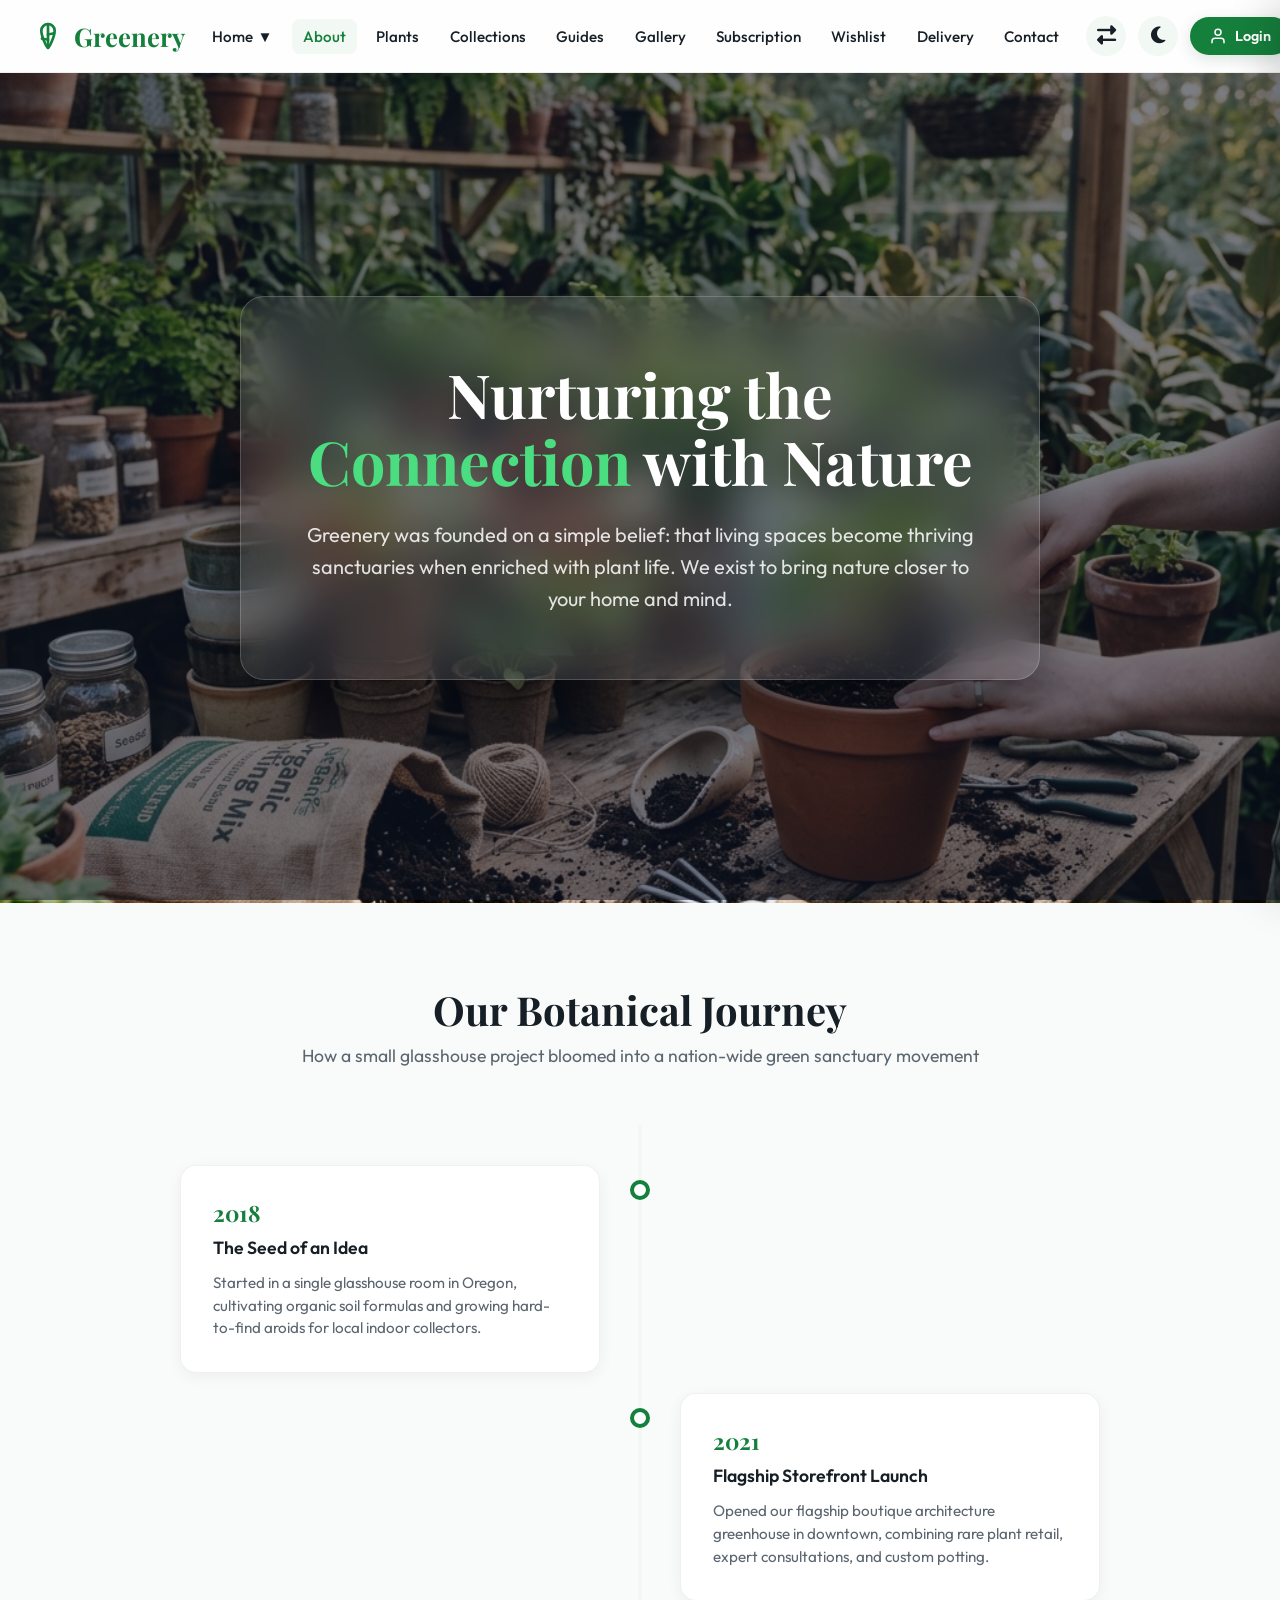
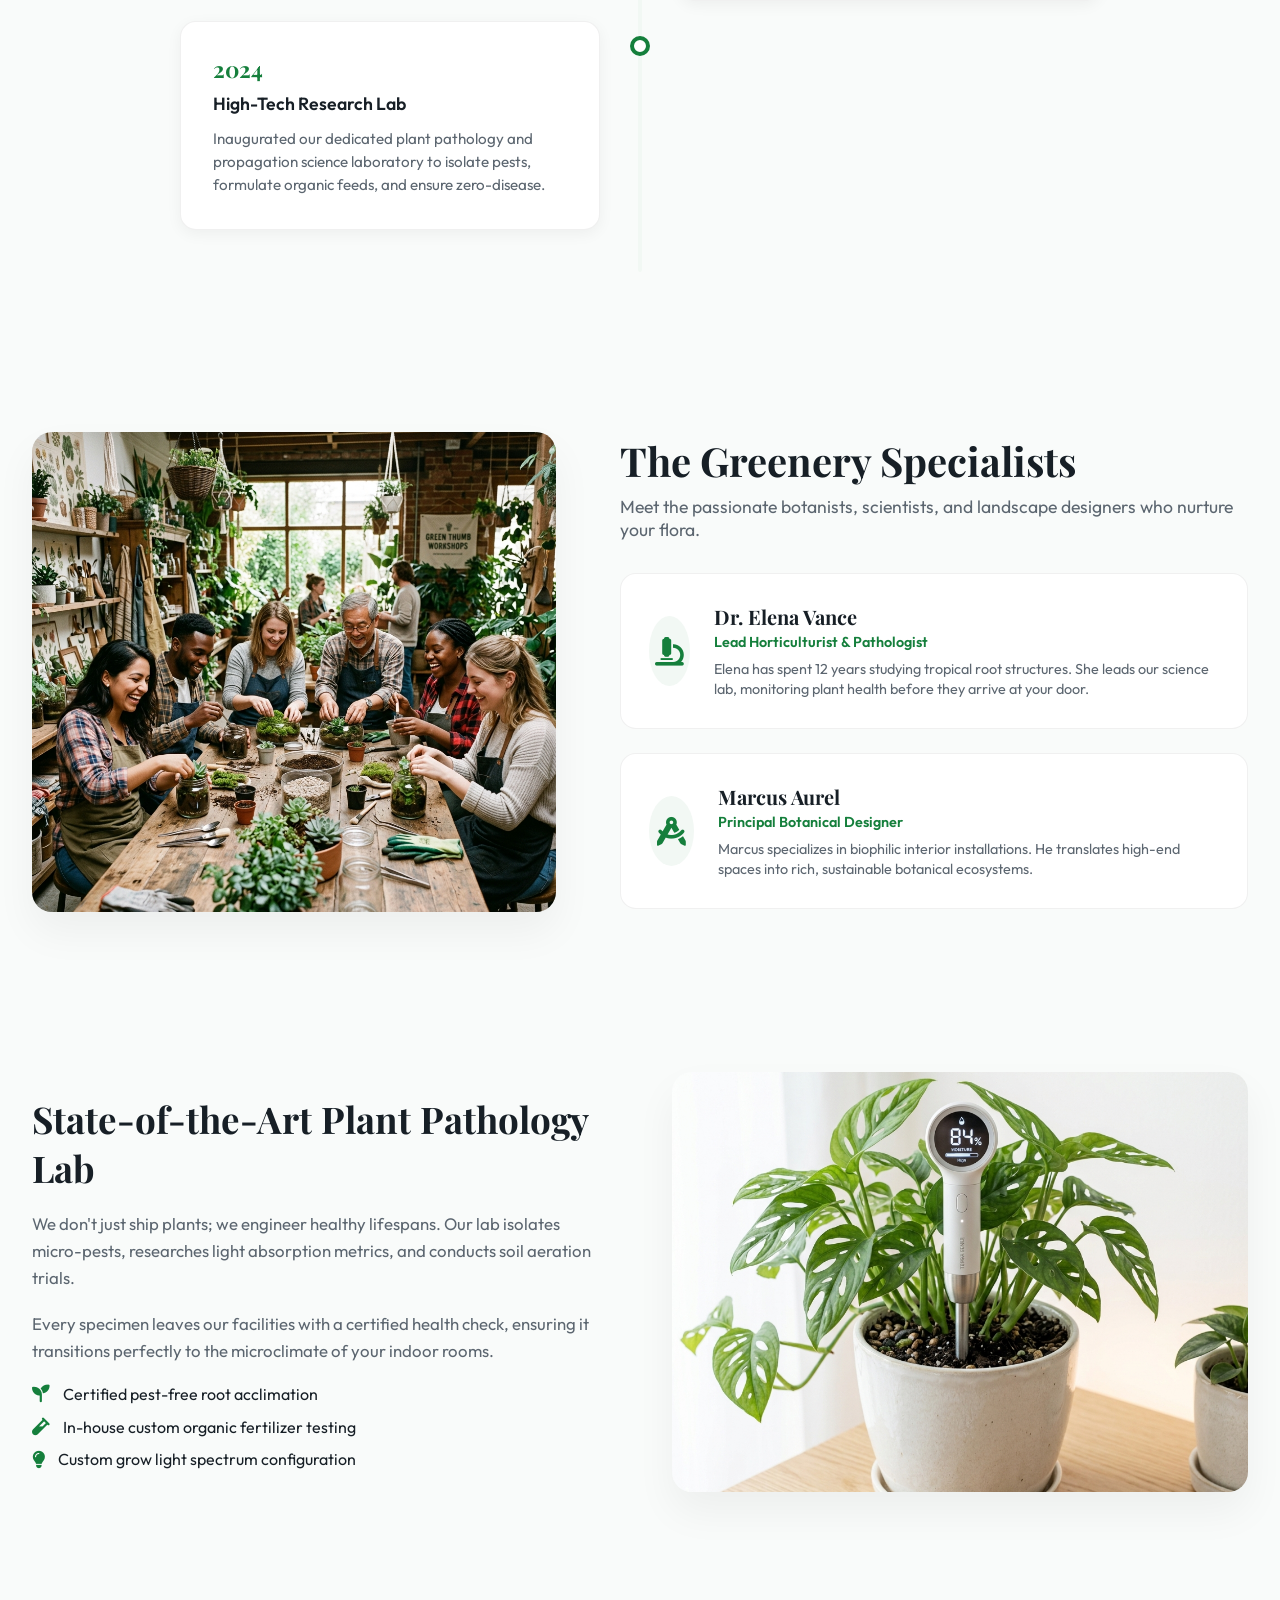
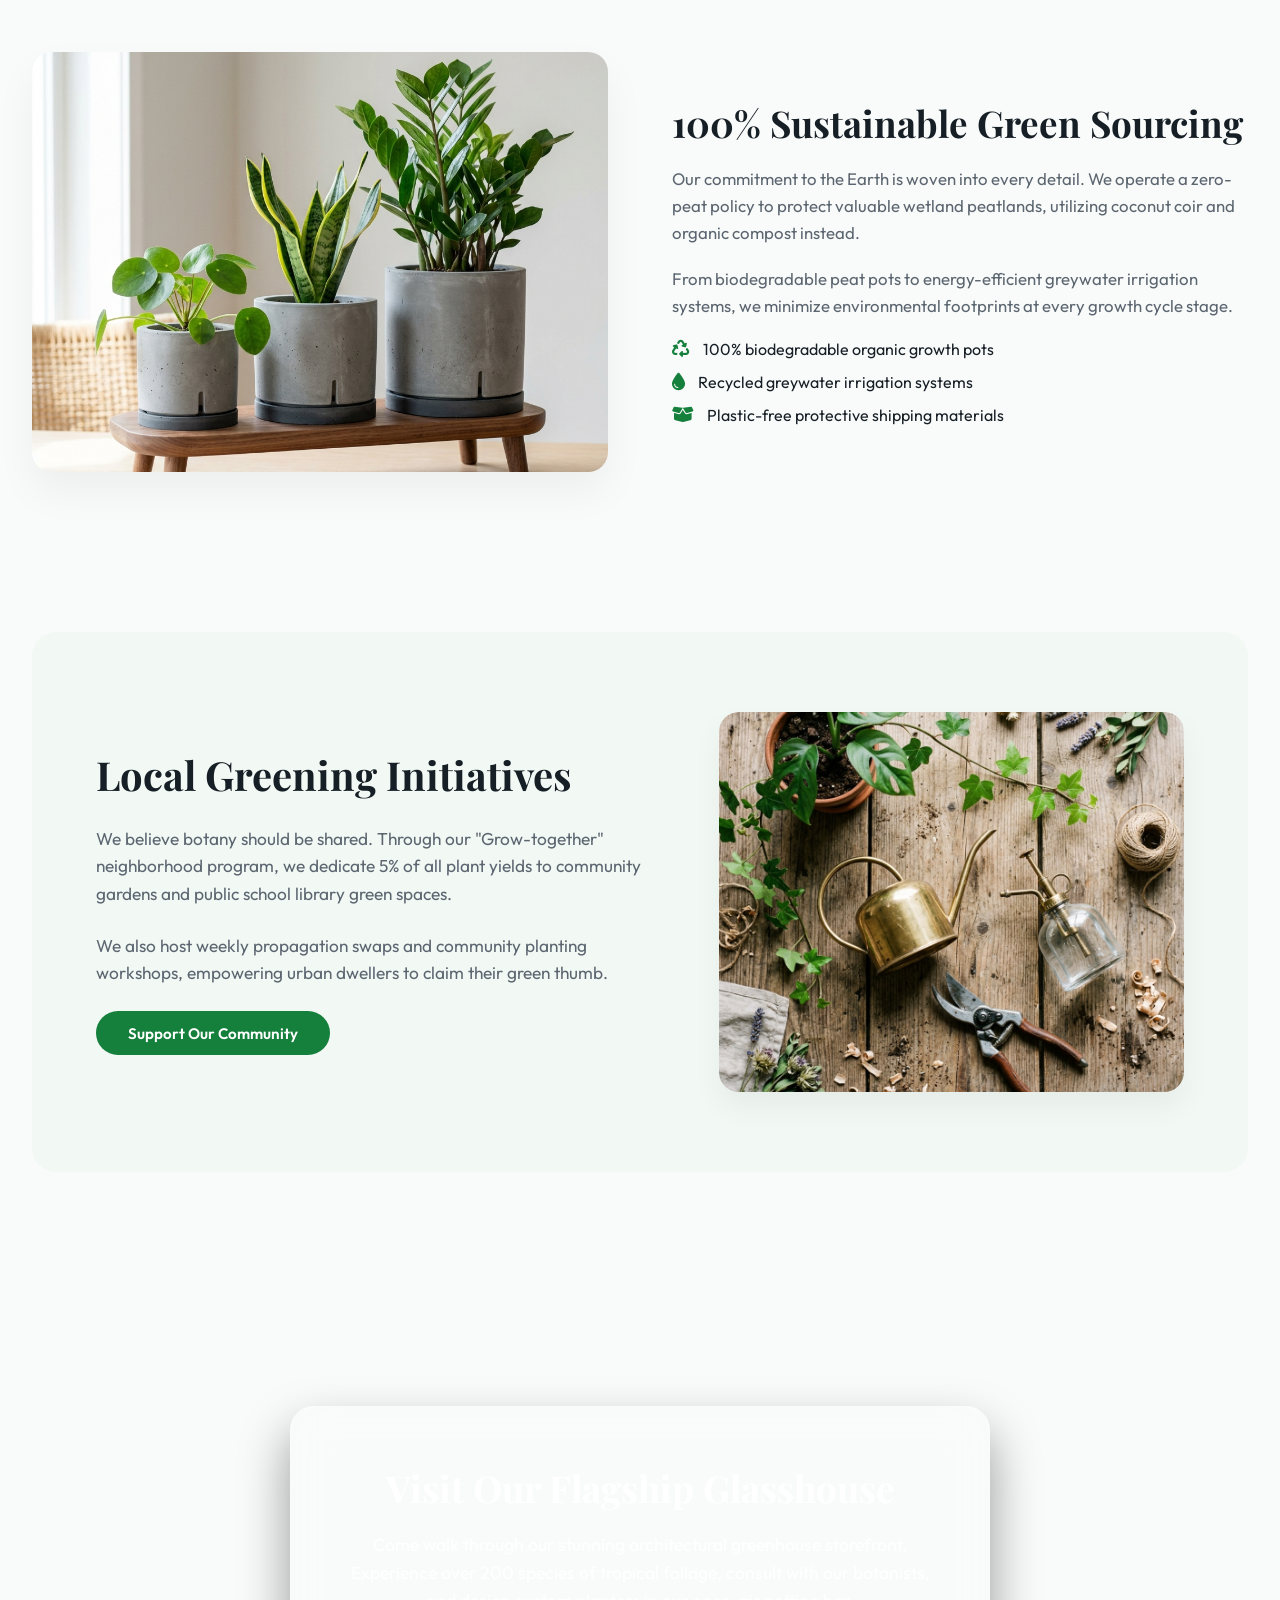
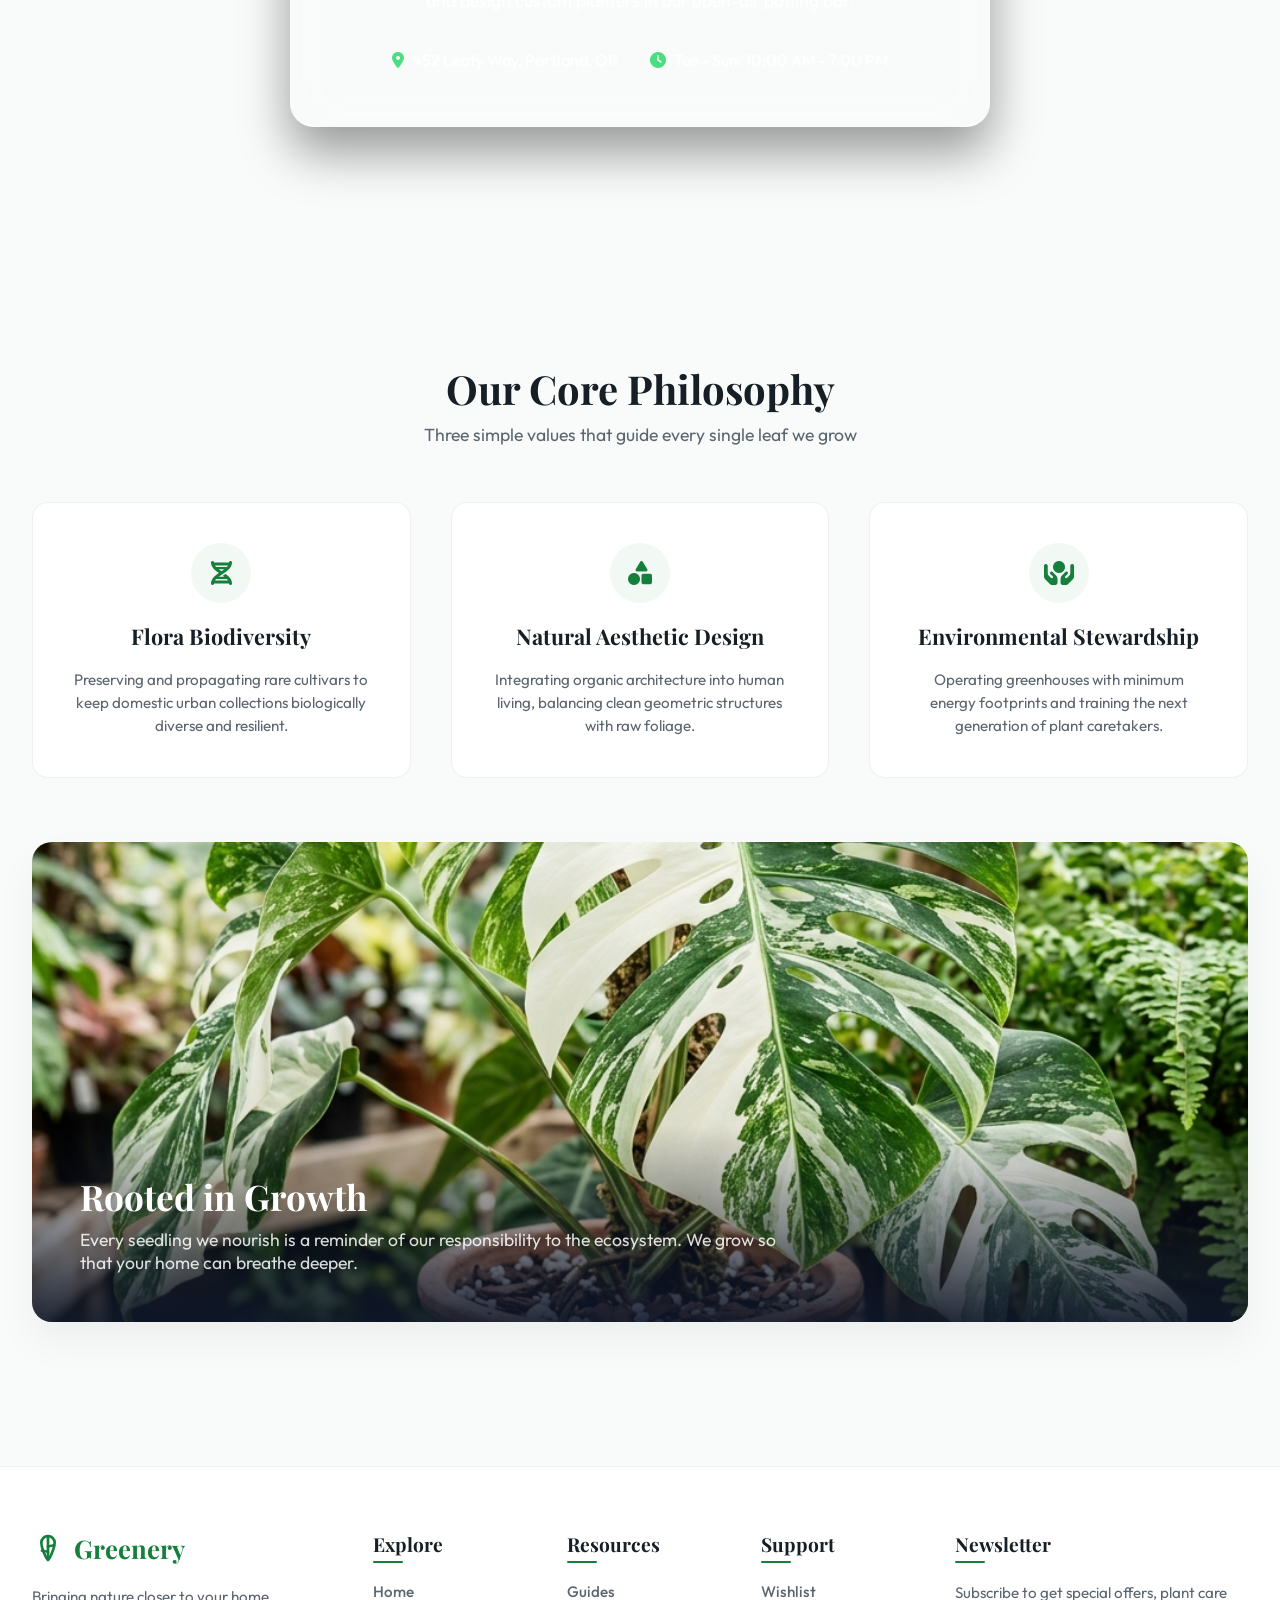
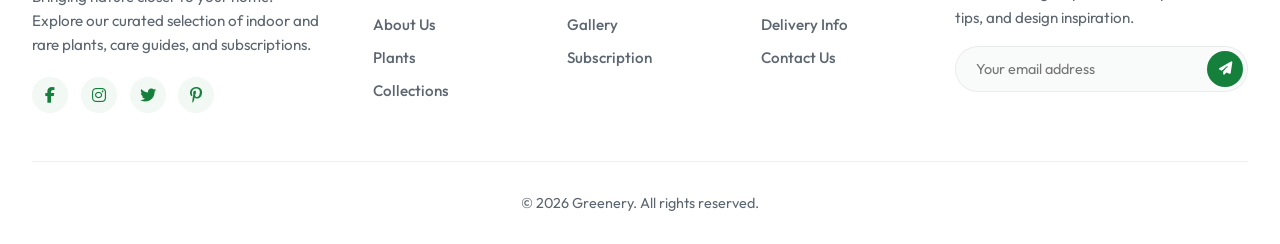
==== about.html @ f841996e "first commit" ====
﻿<!DOCTYPE html>
<html lang="en" data-theme="light" dir="ltr">
<head>
  <link rel="icon" type="image/svg+xml" href="favicon.svg">
  <meta charset="UTF-8">
  <meta name="viewport" content="width=device-width, initial-scale=1.0">
  <link rel="stylesheet" href="https://cdnjs.cloudflare.com/ajax/libs/font-awesome/6.4.0/css/all.min.css">
  <title>About Us - Greenery</title>
  <style>
    /* Google Fonts */
    @import url('https://fonts.googleapis.com/css2?family=Outfit:wght@300;400;500;600;700&family=Playfair+Display:ital,wght@0,400;0,600;0,700;1,400&display=swap');

    /* Color variables & Design System */
    :root {
      --primary: hsl(142, 72%, 29%);
      --primary-hover: hsl(142, 72%, 24%);
      --primary-light: hsl(142, 30%, 96%);
      --accent: hsl(38, 85%, 50%);
      --bg-color: hsl(140, 20%, 98%);
      --text-color: hsl(210, 24%, 12%);
      --text-muted: hsl(210, 10%, 40%);
      --navbar-bg: rgba(255, 255, 255, 0.75);
      --navbar-border: rgba(0, 0, 0, 0.06);
      --shadow-color: rgba(0, 0, 0, 0.05);
      --card-bg: hsl(0, 0%, 100%);
      --border-radius: 12px;
      --transition-speed: 0.3s;
      --font-sans: 'Outfit', sans-serif;
      --font-serif: 'Playfair Display', serif;
      --badge-bg: hsl(355, 84%, 55%);
    }

    /* Dark Mode Overrides */
    html[data-theme="dark"] {
      --primary: hsl(142, 60%, 45%);
      --primary-hover: hsl(142, 60%, 55%);
      --primary-light: hsl(142, 20%, 15%);
      --accent: hsl(38, 90%, 60%);
      --bg-color: hsl(220, 20%, 8%);
      --text-color: hsl(210, 20%, 98%);
      --text-muted: hsl(210, 10%, 70%);
      --navbar-bg: rgba(15, 23, 42, 0.75);
      --navbar-border: rgba(255, 255, 255, 0.08);
      --shadow-color: rgba(0, 0, 0, 0.3);
      --card-bg: hsl(220, 20%, 13%);
    }

    /* General resets */
    *, *::before, *::after {
      box-sizing: border-box;
      margin: 0;
      padding: 0;
    }

    body {
      font-family: var(--font-sans);
      background-color: var(--bg-color);
      color: var(--text-color);
      transition: background-color var(--transition-speed) ease, color var(--transition-speed) ease;
      overflow-x: clip;
    }

    a {
      color: inherit;
      text-decoration: none;
      transition: color var(--transition-speed) ease;
    }

    ul {
      list-style: none;
    }

    button {
      background: none;
      border: none;
      cursor: pointer;
      font-family: inherit;
      color: inherit;
      display: flex;
      align-items: center;
      justify-content: center;
    }

    /* App Header & Wrapper */
    .app-header {
      position: sticky;
      top: 0;
      z-index: 100;
      width: 100%;
      background: var(--navbar-bg);
      backdrop-filter: blur(12px);
      -webkit-backdrop-filter: blur(12px);
      border-bottom: 1px solid var(--navbar-border);
      transition: all var(--transition-speed) cubic-bezier(0.4, 0, 0.2, 1);
    }

    /* Scrolled state for Header */
    .app-header.scrolled {
      box-shadow: 0 10px 30px -10px var(--shadow-color);
      background: var(--navbar-bg);
      backdrop-filter: blur(20px);
      -webkit-backdrop-filter: blur(20px);
    }

    .app-header.scrolled .navbar {
      padding-block: 0.6rem;
    }

    /* Main Navigation Bar (Clean 3-Column Grid) */
    .navbar {
      display: grid;
      grid-template-columns: 1fr auto 1fr;
      align-items: center;
      padding-inline: 2rem;
      padding-block: 1rem;
      transition: padding var(--transition-speed) cubic-bezier(0.4, 0, 0.2, 1);
      max-width: 1440px;
      margin: 0 auto;
      gap: 1rem;
    }

    /* Logo Design - Left Column */
    .logo {
      display: flex;
      align-items: center;
      gap: 0.6rem;
      font-family: var(--font-serif);
      font-weight: 700;
      font-size: 1.6rem;
      color: var(--primary);
      justify-self: start;
    }

    .logo svg {
      width: 32px;
      height: 32px;
      fill: currentColor;
      transition: transform var(--transition-speed) ease;
    }

    .logo:hover svg {
      transform: rotate(-10deg) scale(1.1);
    }

    /* Nav Menu Desktop - Centered Column */
    .nav-menu {
      display: flex;
      align-items: center;
      justify-self: center;
    }

    .nav-menu > ul {
      display: flex;
      align-items: center;
      gap: 0.5rem;
    }

    .nav-item {
      position: relative;
    }

    .nav-link {
      font-weight: 500;
      font-size: 0.95rem;
      padding: 0.5rem 0.7rem;
      color: var(--text-color);
      border-radius: 8px;
      display: flex;
      align-items: center;
      gap: 0.3rem;
      transition: all var(--transition-speed) ease;
      white-space: nowrap;
    }

    .nav-link:hover {
      color: var(--primary);
      background: var(--primary-light);
    }

    /* Dropdown Menu styling (Home) */
    .dropdown-menu {
      position: absolute;
      top: 100%;
      left: 50%;
      transform: translateX(-50%) translateY(10px);
      background: var(--card-bg);
      min-width: 160px;
      box-shadow: 0 10px 30px var(--shadow-color);
      border: 1px solid var(--navbar-border);
      border-radius: var(--border-radius);
      opacity: 0;
      visibility: hidden;
      transition: all 0.25s cubic-bezier(0.4, 0, 0.2, 1);
      padding: 0.5rem;
      z-index: 101;
    }

    .nav-item:hover .dropdown-menu {
      opacity: 1;
      visibility: visible;
      transform: translateX(-50%) translateY(0);
    }

    .dropdown-link {
      display: block;
      padding: 0.6rem 1rem;
      font-weight: 500;
      font-size: 0.9rem;
      border-radius: 8px;
      transition: all var(--transition-speed) ease;
      white-space: nowrap;
    }

    .dropdown-link:hover {
      background: var(--primary-light);
      color: var(--primary);
      padding-inline-start: 1.25rem;
    }

    /* Utilities - Right Column */
    .nav-utilities {
      display: flex;
      align-items: center;
      gap: 0.75rem;
      justify-self: end;
    }

    /* Clean circular icon buttons */
    .icon-btn {
      width: 40px;
      height: 40px;
      border-radius: 50%;
      background: var(--primary-light);
      color: var(--text-color);
      font-size: 1.2rem;
      transition: all var(--transition-speed) cubic-bezier(0.4, 0, 0.2, 1);
      position: relative;
    }

    .icon-btn:hover {
      transform: scale(1.08) translateY(-1px);
      background: var(--primary);
      color: white;
    }

    /* Login Button Styling */
    .login-btn {
      display: flex;
      align-items: center;
      gap: 0.5rem;
      padding: 0.6rem 1.2rem;
      border-radius: 30px;
      background: var(--primary);
      color: white;
      font-weight: 600;
      font-size: 0.9rem;
      box-shadow: 0 4px 15px rgba(20, 83, 45, 0.15);
      transition: all var(--transition-speed) cubic-bezier(0.4, 0, 0.2, 1);
    }

    .login-btn svg {
      width: 18px;
      height: 18px;
      fill: none;
      stroke: currentColor;
      stroke-width: 2;
      stroke-linecap: round;
      stroke-linejoin: round;
    }

    .login-btn:hover {
      background: var(--primary-hover);
      transform: translateY(-2px);
      box-shadow: 0 6px 20px rgba(20, 83, 45, 0.25);
    }

    /* Mobile Drawer Hamburger Icon */
    .hamburger-toggle {
      display: none;
      width: 40px;
      height: 40px;
      font-size: 1.5rem;
      border-radius: 50%;
      background: var(--primary-light);
      color: var(--primary);
      transition: all var(--transition-speed) ease;
    }

    .hamburger-toggle:hover {
      background: var(--primary);
      color: white;
    }

    /* Responsive Navigation for Tablets & Mobile */
    @media (max-width: 1100px) {
      .nav-menu {
        display: none; /* Hide desktop menu */
      }
      .hamburger-toggle {
        display: flex; /* Show menu toggle */
      }
      .navbar {
        grid-template-columns: 1fr auto;
      }
      .nav-utilities .login-btn,
      .nav-utilities #themeToggle,
      .nav-utilities #rtlToggleBtn {
        display: none; /* Hide desktop utilities, moved inside drawer */
      }
    }

    /* Mobile Navigation Drawer & Drawer Overlay */
    .drawer-overlay {
      position: fixed;
      top: 0;
      left: 0;
      width: 100vw;
      height: 100vh;
      background: rgba(15, 23, 42, 0.6);
      backdrop-filter: blur(4px);
      z-index: 200;
      opacity: 0;
      visibility: hidden;
      transition: all var(--transition-speed) ease;
    }

    .drawer-overlay.active {
      opacity: 1;
      visibility: visible;
    }

    .mobile-drawer {
      position: fixed;
      top: 0;
      right: -320px; /* Hidden offscreen by default */
      width: 320px;
      height: 100vh;
      background: var(--card-bg);
      box-shadow: -10px 0 40px rgba(0, 0, 0, 0.15);
      z-index: 201;
      padding: 2rem;
      display: flex;
      flex-direction: column;
      gap: 2rem;
      transition: right var(--transition-speed) cubic-bezier(0.4, 0, 0.2, 1);
    }

    .mobile-drawer.open {
      right: 0;
    }

    /* Support RTL transition direction */
    html[dir="rtl"] .mobile-drawer {
      right: auto;
      left: -320px;
      box-shadow: 10px 0 40px rgba(0, 0, 0, 0.15);
      transition: left var(--transition-speed) cubic-bezier(0.4, 0, 0.2, 1);
    }

    html[dir="rtl"] .mobile-drawer.open {
      left: 0;
      right: auto;
    }

    .drawer-header {
      display: flex;
      align-items: center;
      justify-content: space-between;
      border-bottom: 1px solid var(--navbar-border);
      padding-bottom: 1.2rem;
    }

    .drawer-close {
      font-size: 2rem;
      width: 36px;
      height: 36px;
      border-radius: 50%;
      background: var(--primary-light);
      color: var(--primary);
      display: flex;
      align-items: center;
      justify-content: center;
      transition: all var(--transition-speed) ease;
    }

    .drawer-close:hover {
      background: var(--primary);
      color: white;
    }

    .mobile-nav-list {
      display: flex;
      flex-direction: column;
      gap: 0.5rem;
      overflow-y: auto;
      flex: 1;
    }

    .mobile-nav-item {
      display: flex;
      flex-direction: column;
    }

    .mobile-nav-link {
      padding: 0.8rem 1rem;
      font-size: 1.05rem;
      font-weight: 500;
      border-radius: 8px;
      display: flex;
      justify-content: space-between;
      align-items: center;
      transition: all var(--transition-speed) ease;
    }

    .mobile-nav-link:hover {
      background: var(--primary-light);
      color: var(--primary);
    }

    .mobile-dropdown-btn {
      font-size: 0.75rem;
      transition: transform var(--transition-speed) ease;
    }

    .mobile-nav-link.active .mobile-dropdown-btn {
      transform: rotate(180deg);
    }

    .mobile-dropdown-menu {
      display: none;
      flex-direction: column;
      gap: 0.25rem;
      padding-inline-start: 1.5rem;
      padding-block: 0.5rem;
      border-left: 2px solid var(--primary-light);
      margin-left: 1.2rem;
    }

    html[dir="rtl"] .mobile-dropdown-menu {
      border-left: none;
      border-right: 2px solid var(--primary-light);
      margin-left: 0;
      margin-right: 1.2rem;
    }

    .mobile-dropdown-menu.open {
      display: flex;
    }

    .drawer-utilities {
      border-top: 1px solid var(--navbar-border);
      padding-top: 1.5rem;
      display: flex;
      flex-direction: column;
      gap: 1.2rem;
    }

    .mobile-toggles {
      display: flex;
      gap: 1rem;
      justify-content: center;
    }

    .drawer-utilities .login-btn {
      justify-content: center;
      width: 100%;
    }

    /* Common Section Styles */
    section {
      padding: 5rem 2rem;
      max-width: 1440px;
      margin: 0 auto;
      transition: background-color var(--transition-speed) ease;
    }

    .section-header {
      text-align: center;
      margin-bottom: 3.5rem;
    }

    .section-header h2 {
      font-family: var(--font-serif);
      font-size: 2.5rem;
      color: var(--text-color);
      margin-bottom: 0.5rem;
    }

    .section-header p {
      color: var(--text-muted);
      font-size: 1.1rem;
    }

    .btn {
      padding: 0.8rem 2rem;
      font-weight: 600;
      border-radius: 30px;
      transition: all var(--transition-speed) ease;
      font-size: 0.95rem;
      display: inline-flex;
      align-items: center;
      gap: 0.5rem;
    }

    .btn-primary {
      background: var(--primary);
      color: white;
    }

    .btn-primary:hover {
      background: var(--primary-hover);
      transform: translateY(-2px);
      box-shadow: 0 4px 15px rgba(20, 83, 45, 0.2);
    }

    .btn-secondary {
      background: transparent;
      color: var(--primary);
      border: 2px solid var(--primary);
    }

    .btn-secondary:hover {
      background: var(--primary);
      color: white;
      transform: translateY(-2px);
      box-shadow: 0 4px 15px rgba(20, 83, 45, 0.2);
    }

    /* ==========================================
       Custom about.html page styles
       ========================================== */

    /* 1. About Hero Section */
    .about-hero {
      background: linear-gradient(rgba(15, 23, 42, 0.55), rgba(15, 23, 42, 0.55)), url('./images/about_plants.png') no-repeat center center/cover;
      background-attachment: fixed;
      min-height: calc(100vh - 70px);
      display: flex;
      align-items: center;
      justify-content: center;
      padding: 6rem 2rem;
      max-width: none;
      width: 100%;
    }

    .about-hero-card {
      background: rgba(255, 255, 255, 0.08);
      backdrop-filter: blur(20px);
      -webkit-backdrop-filter: blur(20px);
      border: 1px solid rgba(255, 255, 255, 0.18);
      border-radius: 24px;
      padding: 4rem 3rem;
      max-width: 800px;
      width: 100%;
      box-shadow: 0 25px 50px rgba(0, 0, 0, 0.4);
      color: white;
      text-align: center;
      display: flex;
      flex-direction: column;
      align-items: center;
      gap: 1.5rem;
      transition: background-color var(--transition-speed) ease, border-color var(--transition-speed) ease;
    }

    html[data-theme="dark"] .about-hero-card {
      background: rgba(15, 23, 42, 0.4);
      border-color: rgba(255, 255, 255, 0.1);
    }

    .about-hero-card h1 {
      font-family: var(--font-serif);
      font-size: 3.8rem;
      line-height: 1.1;
      color: white;
    }

    .about-hero-card h1 span {
      color: #4ade80;
    }

    .about-hero-card p {
      font-size: 1.25rem;
      color: rgba(255, 255, 255, 0.85);
      line-height: 1.6;
      max-width: 680px;
    }

    /* 2. Timeline Section */
    .journey-section {
      background-color: var(--bg-color);
    }

    .timeline {
      position: relative;
      max-width: 1000px;
      margin: 0 auto;
      padding-block: 2rem;
    }

    .timeline::after {
      content: '';
      position: absolute;
      width: 4px;
      background-color: var(--primary-light);
      top: 0;
      bottom: 0;
      left: 50%;
      margin-left: -2px;
      border-radius: 2px;
    }

    html[dir="rtl"] .timeline::after {
      left: 50%;
      right: auto;
    }

    .timeline-container {
      padding: 10px 40px;
      position: relative;
      background-color: inherit;
      width: 50%;
    }

    .timeline-container::after {
      content: '';
      position: absolute;
      width: 20px;
      height: 20px;
      right: -10px;
      background-color: var(--card-bg);
      border: 4px solid var(--primary);
      top: 25px;
      border-radius: 50%;
      z-index: 1;
    }

    .left-container {
      left: 0;
    }

    .right-container {
      left: 50%;
    }

    .right-container::after {
      left: -10px;
      right: auto;
    }

    html[dir="rtl"] .left-container {
      right: 0;
      left: auto;
    }

    html[dir="rtl"] .right-container {
      right: 50%;
      left: auto;
    }

    html[dir="rtl"] .left-container::after {
      left: -10px;
      right: auto;
    }

    html[dir="rtl"] .right-container::after {
      right: -10px;
      left: auto;
    }

    .timeline-card {
      padding: 2rem;
      background-color: var(--card-bg);
      position: relative;
      border-radius: 16px;
      border: 1px solid var(--navbar-border);
      box-shadow: 0 4px 15px var(--shadow-color);
      transition: transform var(--transition-speed) ease;
    }

    .timeline-card:hover {
      transform: translateY(-5px);
    }

    .timeline-card h3 {
      font-family: var(--font-serif);
      color: var(--primary);
      font-size: 1.4rem;
      margin-bottom: 0.5rem;
    }

    .timeline-card h4 {
      font-size: 1.1rem;
      font-weight: 600;
      color: var(--text-color);
      margin-bottom: 0.8rem;
    }

    .timeline-card p {
      font-size: 0.95rem;
      color: var(--text-muted);
      line-height: 1.5;
    }

    /* 3. Team Section */
    .team-section {
      background-color: var(--bg-color);
    }

    .team-showcase {
      display: grid;
      grid-template-columns: 1fr 1.2fr;
      gap: 4rem;
      align-items: center;
    }

    .team-image-wrapper {
      border-radius: 20px;
      overflow: hidden;
      box-shadow: 0 20px 40px var(--shadow-color);
      height: 480px;
    }

    .team-image-wrapper img {
      width: 100%;
      height: 100%;
      object-fit: cover;
    }

    .team-profiles {
      display: flex;
      flex-direction: column;
      gap: 1.5rem;
    }

    .team-member-card {
      background: var(--card-bg);
      border: 1px solid var(--navbar-border);
      border-radius: 16px;
      padding: 1.8rem;
      display: flex;
      gap: 1.5rem;
      align-items: center;
      transition: all var(--transition-speed) ease;
    }

    .team-member-card:hover {
      transform: translateY(-3px);
      box-shadow: 0 10px 25px var(--shadow-color);
      border-color: var(--primary);
    }

    .member-avatar {
      width: 70px;
      height: 70px;
      border-radius: 50%;
      background: var(--primary-light);
      color: var(--primary);
      display: flex;
      align-items: center;
      justify-content: center;
      font-size: 1.8rem;
    }

    .member-details h3 {
      font-family: var(--font-serif);
      font-size: 1.25rem;
      color: var(--text-color);
      margin-bottom: 0.2rem;
    }

    .member-details span {
      display: block;
      font-size: 0.9rem;
      font-weight: 600;
      color: var(--primary);
      margin-bottom: 0.5rem;
    }

    .member-details p {
      font-size: 0.9rem;
      color: var(--text-muted);
      line-height: 1.4;
    }

    /* 4. Pathology Lab & 5. Sustainability Section (Alternating split) */
    .split-section {
      display: grid;
      grid-template-columns: 1fr 1fr;
      gap: 4rem;
      align-items: center;
    }

    .split-image-wrapper {
      border-radius: 20px;
      overflow: hidden;
      box-shadow: 0 20px 40px var(--shadow-color);
      height: 420px;
    }

    .split-image-wrapper img {
      width: 100%;
      height: 100%;
      object-fit: cover;
    }

    .split-content {
      display: flex;
      flex-direction: column;
      gap: 1.2rem;
    }

    .split-content h2 {
      font-family: var(--font-serif);
      font-size: 2.3rem;
      color: var(--text-color);
    }

    .split-content p {
      color: var(--text-muted);
      font-size: 1.05rem;
      line-height: 1.6;
    }

    .split-list {
      list-style: none;
      display: flex;
      flex-direction: column;
      gap: 0.8rem;
    }

    .split-list li {
      display: flex;
      align-items: center;
      gap: 0.8rem;
      font-size: 1rem;
      color: var(--text-color);
    }

    .split-list li i {
      color: var(--primary);
      font-size: 1.1rem;
    }

    /* 6. Community Section */
    .community-section {
      background-color: var(--primary-light);
      border-radius: 24px;
      padding: 5rem 4rem;
      display: grid;
      grid-template-columns: 1.2fr 1fr;
      gap: 4rem;
      align-items: center;
    }

    .community-content {
      display: flex;
      flex-direction: column;
      gap: 1.5rem;
    }

    .community-content h2 {
      font-family: var(--font-serif);
      font-size: 2.5rem;
      color: var(--text-color);
    }

    .community-content p {
      font-size: 1.08rem;
      color: var(--text-muted);
      line-height: 1.6;
    }

    .community-image-wrapper {
      border-radius: 20px;
      overflow: hidden;
      box-shadow: 0 15px 30px var(--shadow-color);
      height: 380px;
    }

    .community-image-wrapper img {
      width: 100%;
      height: 100%;
      object-fit: cover;
    }

    /* 7. Flagship Location Section */
    .location-section {
      background: linear-gradient(rgba(15, 23, 42, 0.65), rgba(15, 23, 42, 0.65)), url('./images/vertical_green_wall.png') no-repeat center center/cover;
      background-attachment: fixed;
      min-height: 70vh;
      display: flex;
      align-items: center;
      justify-content: center;
      padding: 6rem 2rem;
      max-width: none;
      width: 100%;
    }

    .location-card {
      background: rgba(255, 255, 255, 0.08);
      backdrop-filter: blur(20px);
      -webkit-backdrop-filter: blur(20px);
      border: 1px solid rgba(255, 255, 255, 0.18);
      border-radius: 24px;
      padding: 3.5rem;
      max-width: 700px;
      width: 100%;
      box-shadow: 0 25px 50px rgba(0, 0, 0, 0.4);
      color: white;
      text-align: center;
      display: flex;
      flex-direction: column;
      align-items: center;
      gap: 1.2rem;
    }

    html[data-theme="dark"] .location-card {
      background: rgba(15, 23, 42, 0.4);
      border-color: rgba(255, 255, 255, 0.1);
    }

    .location-card h2 {
      font-family: var(--font-serif);
      font-size: 2.3rem;
      color: white;
    }

    .location-card p {
      font-size: 1.1rem;
      color: rgba(255, 255, 255, 0.85);
      line-height: 1.6;
    }

    .location-meta {
      display: flex;
      gap: 2rem;
      margin-top: 1rem;
      font-size: 1rem;
    }

    .location-meta-item {
      display: flex;
      align-items: center;
      gap: 0.5rem;
    }

    .location-meta-item i {
      color: #4ade80;
    }

    /* 8. Core Philosophy Section */
    .philosophy-grid {
      display: grid;
      grid-template-columns: 1fr 1fr 1fr;
      gap: 2.5rem;
      margin-bottom: 4rem;
    }

    .philosophy-card {
      background: var(--card-bg);
      border: 1px solid var(--navbar-border);
      border-radius: 16px;
      padding: 2.5rem;
      transition: all var(--transition-speed) ease;
      display: flex;
      flex-direction: column;
      gap: 1.2rem;
      text-align: center;
      align-items: center;
    }

    .philosophy-card:hover {
      transform: translateY(-5px);
      box-shadow: 0 15px 30px var(--shadow-color);
      border-color: var(--primary);
    }

    .philosophy-icon {
      width: 60px;
      height: 60px;
      border-radius: 50%;
      background: var(--primary-light);
      color: var(--primary);
      display: flex;
      align-items: center;
      justify-content: center;
      font-size: 1.5rem;
    }

    .philosophy-card h3 {
      font-family: var(--font-serif);
      font-size: 1.35rem;
      color: var(--text-color);
    }

    .philosophy-card p {
      color: var(--text-muted);
      font-size: 0.95rem;
      line-height: 1.5;
    }

    .philosophy-featured-wrapper {
      position: relative;
      border-radius: 20px;
      overflow: hidden;
      box-shadow: 0 20px 40px var(--shadow-color);
      height: 480px;
      margin-top: 3rem;
    }

    .philosophy-featured-wrapper img {
      width: 100%;
      height: 100%;
      object-fit: cover;
    }

    .philosophy-featured-overlay {
      position: absolute;
      bottom: 0;
      left: 0;
      right: 0;
      background: linear-gradient(transparent, rgba(15, 23, 42, 0.9));
      padding: 3rem;
      color: white;
      text-align: start;
    }

    .philosophy-featured-overlay h2 {
      font-family: var(--font-serif);
      font-size: 2.2rem;
      margin-bottom: 0.5rem;
    }

    .philosophy-featured-overlay p {
      color: rgba(255, 255, 255, 0.85);
      font-size: 1.1rem;
      max-width: 700px;
    }

    /* Responsive Grid Layout Rules */
    @media (max-width: 992px) {
      section {
        padding: 4rem 1.5rem;
      }
      .team-showcase,
      .split-section,
      .community-section {
        grid-template-columns: 1fr;
        gap: 2.5rem;
      }
      .philosophy-grid {
        grid-template-columns: 1fr;
        gap: 2rem;
      }
      .team-image-wrapper,
      .split-image-wrapper,
      .community-image-wrapper,
      .philosophy-featured-wrapper {
        height: 340px;
      }
      .about-hero-card h1 {
        font-size: 2.8rem;
      }
      /* Timeline Responsive */
      .timeline::after {
        left: 29px;
      }
      .timeline-container {
        width: 100%;
        padding-left: 70px;
        padding-right: 25px;
      }
      .timeline-container::after,
      .right-container::after {
        left: 21px;
        right: auto;
      }
      .right-container {
        left: 0%;
      }
      html[dir="rtl"] .timeline::after {
        right: 29px;
        left: auto;
      }
      html[dir="rtl"] .timeline-container {
        padding-right: 70px;
        padding-left: 25px;
      }
      html[dir="rtl"] .timeline-container::after,
      html[dir="rtl"] .right-container::after {
        right: 21px;
        left: auto;
      }
      html[dir="rtl"] .right-container {
        right: 0%;
        left: auto;
      }
    }

    @media (max-width: 576px) {
      .about-hero-card {
        padding: 2.5rem 1.5rem;
      }
      .about-hero-card h1 {
        font-size: 2.2rem;
      }
      .about-hero-card p {
        font-size: 1.05rem;
      }
      .location-card {
        padding: 2rem 1.5rem;
      }
      .location-card h2 {
        font-size: 1.8rem;
      }
      .location-meta {
        flex-direction: column;
        gap: 0.8rem;
      }
      .community-section {
        padding: 2.5rem 1.5rem;
      }
    }

    /* RTL specific overrides */
    html[dir="rtl"] .timeline-card {
      text-align: right;
    }

    html[dir="rtl"] .team-member-card {
      text-align: right;
    }

    html[dir="rtl"] .split-content {
      text-align: right;
    }

    html[dir="rtl"] .split-list li {
      flex-direction: row-reverse;
    }

    html[dir="rtl"] .community-content {
      text-align: right;
    }

    html[dir="rtl"] .philosophy-card {
      text-align: center;
    }

    html[dir="rtl"] .philosophy-featured-overlay {
      text-align: right;
    }

    /* Footer Styling */
    .app-footer {
      background-color: var(--card-bg);
      border-top: 1px solid var(--navbar-border);
      padding: 4rem 2rem 2rem;
      margin-top: 4rem;
      transition: background-color var(--transition-speed) ease, border-color var(--transition-speed) ease;
    }

    .footer-container {
      max-width: 1440px;
      margin: 0 auto;
      display: grid;
      grid-template-columns: 2fr 1fr 1fr 1fr 2fr;
      gap: 3rem;
      margin-bottom: 3rem;
    }

    .footer-info {
      display: flex;
      flex-direction: column;
      gap: 1.2rem;
    }

    .footer-description {
      font-size: 0.95rem;
      line-height: 1.6;
      color: var(--text-muted);
      max-width: 320px;
    }

    .social-links {
      display: flex;
      gap: 0.8rem;
    }

    .social-icon {
      width: 36px;
      height: 36px;
      border-radius: 50%;
      background: var(--primary-light);
      color: var(--primary);
      display: flex;
      align-items: center;
      justify-content: center;
      transition: all var(--transition-speed) ease;
      font-size: 1rem;
    }

    .social-icon:hover {
      background: var(--primary);
      color: white;
      transform: translateY(-2px);
    }

    .footer-menu-col h3 {
      font-family: var(--font-serif);
      font-size: 1.2rem;
      color: var(--text-color);
      margin-bottom: 1.5rem;
      position: relative;
    }

    .footer-menu-col h3::after {
      content: '';
      position: absolute;
      bottom: -6px;
      left: 0;
      width: 30px;
      height: 2px;
      background-color: var(--primary);
      border-radius: 2px;
    }

    html[dir="rtl"] .footer-menu-col h3::after {
      left: auto;
      right: 0;
    }

    .footer-menu-col ul {
      display: flex;
      flex-direction: column;
      gap: 0.8rem;
    }

    .footer-link {
      font-size: 0.95rem;
      font-weight: 500;
      color: var(--text-muted);
      transition: all var(--transition-speed) ease;
      position: relative;
      display: inline-block;
    }

    .footer-link:hover {
      color: var(--primary);
      transform: translateX(4px);
    }

    html[dir="rtl"] .footer-link:hover {
      transform: translateX(-4px);
    }

    .footer-bottom {
      max-width: 1440px;
      margin: 0 auto;
      padding-top: 2rem;
      border-top: 1px solid var(--navbar-border);
      text-align: center;
      font-size: 0.9rem;
      color: var(--text-muted);
    }

    /* Responsive Footer */
    @media (max-width: 992px) {
      .footer-container {
        grid-template-columns: 1fr 1fr;
        gap: 2rem;
      }
    }

    @media (max-width: 576px) {
      .footer-container {
        grid-template-columns: 1fr;
        gap: 2rem;
      }
      .footer-info {
        align-items: center;
        text-align: center;
      }
      .footer-description {
        max-width: 100%;
      }
      .footer-menu-col {
        text-align: center;
      }
      .footer-menu-col h3::after {
        left: 50%;
        transform: translateX(-50%);
      }
    }

    /* Newsletter Column Styling */
    .newsletter-col p {
      font-size: 0.95rem;
      line-height: 1.6;
      color: var(--text-muted);
      margin-bottom: 1rem;
    }

    .newsletter-form {
      display: flex;
      gap: 0.5rem;
      background: var(--bg-color);
      padding: 0.25rem;
      border: 1px solid var(--navbar-border);
      border-radius: 30px;
      transition: border-color var(--transition-speed) ease;
    }

    .newsletter-form:focus-within {
      border-color: var(--primary);
    }

    .newsletter-form input {
      flex: 1;
      background: none;
      border: none;
      padding: 0.5rem 1rem;
      font-family: inherit;
      font-size: 0.9rem;
      color: var(--text-color);
      outline: none;
    }

    .newsletter-form button {
      width: 36px;
      height: 36px;
      border-radius: 50%;
      background: var(--primary);
      color: white;
      transition: background-color var(--transition-speed) ease, transform var(--transition-speed) ease;
    }

    .newsletter-form button:hover {
      background: var(--primary-hover);
      transform: scale(1.05);
    }
  </style>
  <link rel="stylesheet" href="responsive.css">
</head>
<body>
  <!-- Single-Line App Header -->
  <header id="appHeader" class="app-header">
    <div class="navbar">
      <!-- Logo (Column 1 - Left) -->
      <a href="index.html" class="logo">
        <svg viewBox="0 0 24 24" xmlns="http://www.w3.org/2000/svg">
          <path d="M17 8C17 12 13 21 12 21C11 21 7 12 7 8C7 5.23858 9.23858 3 12 3C14.7614 3 17 5.23858 17 8Z" stroke-width="2" stroke="currentColor" fill="none" stroke-linecap="round" stroke-linejoin="round"/>
          <path d="M12 3V21" stroke-width="2" stroke="currentColor" fill="none" stroke-linecap="round" stroke-linejoin="round"/>
          <path d="M12 11C13.5 10 15 10.5 16.5 10" stroke-width="2" stroke="currentColor" fill="none" stroke-linecap="round" stroke-linejoin="round"/>
          <path d="M12 15C10.5 14 9 14.5 7.5 14" stroke-width="2" stroke="currentColor" fill="none" stroke-linecap="round" stroke-linejoin="round"/>
        </svg>
        Greenery
      </a>

      <!-- Desktop Navigation Menu (Column 2 - Exactly Centered) -->
      <nav class="nav-menu" aria-label="Main Navigation">
        <ul>
          <!-- Home Dropdown Link -->
          <li class="nav-item">
            <a href="#" class="nav-link active">
              Home <span class="arrow-icon">&#9660;</span>
            </a>
            <ul class="dropdown-menu">
              <li><a href="index.html" class="dropdown-link active">Home 1</a></li>
              <li><a href="home2.html" class="dropdown-link">Home 2</a></li>
            </ul>
          </li>
          <li class="nav-item"><a href="about.html" class="nav-link">About</a></li>
          <li class="nav-item"><a href="plants.html" class="nav-link">Plants</a></li>
          <li class="nav-item"><a href="collections.html" class="nav-link"> Collections</a></li>
          <li class="nav-item"><a href="guides.html" class="nav-link"> Guides</a></li>
          <li class="nav-item"><a href="gallery.html" class="nav-link">Gallery</a></li>
          <li class="nav-item"><a href="subscription.html" class="nav-link"> Subscription</a></li>
          <li class="nav-item"><a href="wishlist.html" class="nav-link"> Wishlist </a></li>
          <li class="nav-item"><a href="delivery.html" class="nav-link">Delivery</a></li>
          <li class="nav-item"><a href="contact.html" class="nav-link">Contact</a></li>
        </ul>
      </nav>

      <!-- Utilities (Column 3 - Right) -->
      <div class="nav-utilities">
        <!-- RTL Layout Toggle -->
        <button class="icon-btn" id="rtlToggleBtn" aria-label="Toggle Layout Direction" title="Toggle Layout Direction">
        <i class="fas fa-exchange-alt"></i>
      </button>
        <!-- Dark Mode Toggle -->
        <button id="themeToggle" class="icon-btn" aria-label="Toggle Color Theme" title="Toggle Color Theme">
          <i id="themeIcon" class="fa-solid fa-moon"></i>
        </button>

        <!-- Login Button -->
        <a href="login.html" class="login-btn" id="loginBtn">
          <svg viewBox="0 0 24 24" xmlns="http://www.w3.org/2000/svg">
            <path d="M20 21v-2a4 4 0 0 0-4-4H8a4 4 0 0 0-4 4v2" />
            <circle cx="12" cy="7" r="4" />
          </svg>
          Login
        </a>
        <!-- Hamburger Menu button (Mobile) -->
        <button id="hamburgerToggle" class="hamburger-toggle" aria-label="Open Navigation Drawer">
          &#9776;
        </button>
      </div>
    </div>
  </header>

  <!-- Mobile Navigation Drawer Overlay -->
  <div id="drawerOverlay" class="drawer-overlay"></div>

  <!-- Mobile Slide-out Drawer -->
  <div id="mobileDrawer" class="mobile-drawer" aria-modal="true" role="dialog">
    <div class="drawer-header">
      <a href="index.html" class="logo">
        <svg viewBox="0 0 24 24" xmlns="http://www.w3.org/2000/svg" style="width: 28px; height: 28px; fill: currentColor;">
          <path d="M17 8C17 12 13 21 12 21C11 21 7 12 7 8C7 5.23858 9.23858 3 12 3C14.7614 3 17 5.23858 17 8Z" stroke-width="2" stroke="currentColor" fill="none"/>
          <path d="M12 3V21" stroke-width="2" stroke="currentColor"/>
        </svg>
        Greenery
      </a>
      <button id="drawerClose" class="drawer-close" aria-label="Close Navigation Drawer">
        &times;
      </button>
    </div>

    <!-- Mobile Navigation List -->
    <nav class="mobile-nav-list">
      <div class="mobile-nav-item">
        <a href="#" class="mobile-nav-link active" id="mobileDropdownBtn">
          Home <span class="mobile-dropdown-btn">&#9660;</span>
        </a>
        <ul class="mobile-dropdown-menu" id="mobileDropdownMenu">
          <li><a href="index.html" class="mobile-nav-link active">Home 1</a></li>
          <li><a href="home2.html" class="mobile-nav-link">Home 2</a></li>
        </ul>
      </div>
      <div class="mobile-nav-item"><a href="about.html" class="mobile-nav-link">About Us</a></div>
      <div class="mobile-nav-item"><a href="plants.html" class="mobile-nav-link">Plants</a></div>
      <div class="mobile-nav-item"><a href="collections.html" class="mobile-nav-link"> Collections</a></div>
      <div class="mobile-nav-item"><a href="guides.html" class="mobile-nav-link"> Guides</a></div>
      <div class="mobile-nav-item"><a href="gallery.html" class="mobile-nav-link">Gallery</a></div>
      <div class="mobile-nav-item"><a href="subscription.html" class="mobile-nav-link">Subscription </a></div>
      <div class="mobile-nav-item"><a href="wishlist.html" class="mobile-nav-link"> Wishlist </a></div>
      <div class="mobile-nav-item"><a href="delivery.html" class="mobile-nav-link">Delivery</a></div>
      <div class="mobile-nav-item"><a href="contact.html" class="mobile-nav-link">Contact</a></div>
    </nav>

    <!-- Mobile Drawer Utilities -->
    <div class="drawer-utilities">
      <div class="mobile-toggles">
        <button class="icon-btn" id="mobileRtlToggleBtn" aria-label="Toggle Layout Direction" title="Toggle Layout Direction">
        <i class="fas fa-exchange-alt"></i>
      </button>
        <button id="mobileThemeToggle" class="icon-btn" aria-label="Toggle Color Theme" title="Toggle Color Theme">
          <i id="mobileThemeIcon" class="fa-solid fa-moon"></i>
        </button>
      </div>
      <a href="login.html" class="login-btn" id="mobileLoginBtn">
        <svg viewBox="0 0 24 24" xmlns="http://www.w3.org/2000/svg">
          <path d="M20 21v-2a4 4 0 0 0-4-4H8a4 4 0 0 0-4 4v2" />
          <circle cx="12" cy="7" r="4" />
        </svg>
        Login
      </a>
    </div>
  </div>

  <main>
    <!-- 1. Hero Section -->
    <section id="about-hero" class="about-hero">
      <div class="about-hero-card">
        <h1>Nurturing the <span>Connection</span> with Nature</h1>
        <p>Greenery was founded on a simple belief: that living spaces become thriving sanctuaries when enriched with plant life. We exist to bring nature closer to your home and mind.</p>
      </div>
    </section>

    <!-- 2. Our Journey Timeline Section -->
    <section id="about-journey" class="journey-section">
      <div class="section-header">
        <h2>Our Botanical Journey</h2>
        <p>How a small glasshouse project bloomed into a nation-wide green sanctuary movement</p>
      </div>
      <div class="timeline">
        <!-- Event 1: Left -->
        <div class="timeline-container left-container">
          <div class="timeline-card">
            <h3>2018</h3>
            <h4>The Seed of an Idea</h4>
            <p>Started in a single glasshouse room in Oregon, cultivating organic soil formulas and growing hard-to-find aroids for local indoor collectors.</p>
          </div>
        </div>
        <!-- Event 2: Right -->
        <div class="timeline-container right-container">
          <div class="timeline-card">
            <h3>2021</h3>
            <h4>Flagship Storefront Launch</h4>
            <p>Opened our flagship boutique architecture greenhouse in downtown, combining rare plant retail, expert consultations, and custom potting.</p>
          </div>
        </div>
        <!-- Event 3: Left -->
        <div class="timeline-container left-container">
          <div class="timeline-card">
            <h3>2024</h3>
            <h4>High-Tech Research Lab</h4>
            <p>Inaugurated our dedicated plant pathology and propagation science laboratory to isolate pests, formulate organic feeds, and ensure zero-disease.</p>
          </div>
        </div>
      </div>
    </section>

    <!-- 3. Our Botanical Team Section -->
    <section id="about-team" class="team-section">
      <div class="team-showcase">
        <div class="team-image-wrapper">
          <img src="./images/plant_workshop.png" alt="Horticultural team working together in the greenhouse">
        </div>
        <div class="team-content">
          <div class="section-header" style="text-align: start; margin-bottom: 2rem;">
            <h2>The Greenery Specialists</h2>
            <p>Meet the passionate botanists, scientists, and landscape designers who nurture your flora.</p>
          </div>
          <div class="team-profiles">
            <!-- Member 1 -->
            <div class="team-member-card">
              <div class="member-avatar"><i class="fa-solid fa-microscope"></i></div>
              <div class="member-details">
                <h3>Dr. Elena Vance</h3>
                <span>Lead Horticulturist & Pathologist</span>
                <p>Elena has spent 12 years studying tropical root structures. She leads our science lab, monitoring plant health before they arrive at your door.</p>
              </div>
            </div>
            <!-- Member 2 -->
            <div class="team-member-card">
              <div class="member-avatar"><i class="fa-solid fa-compass-drafting"></i></div>
              <div class="member-details">
                <h3>Marcus Aurel</h3>
                <span>Principal Botanical Designer</span>
                <p>Marcus specializes in biophilic interior installations. He translates high-end spaces into rich, sustainable botanical ecosystems.</p>
              </div>
            </div>
          </div>
        </div>
      </div>
    </section>

    <!-- 4. Pathology Lab Section -->
    <section id="about-lab" class="lab-section">
      <div class="split-section">
        <div class="split-content">
          <h2>State-of-the-Art Plant Pathology Lab</h2>
          <p>We don't just ship plants; we engineer healthy lifespans. Our lab isolates micro-pests, researches light absorption metrics, and conducts soil aeration trials.</p>
          <p>Every specimen leaves our facilities with a certified health check, ensuring it transitions perfectly to the microclimate of your indoor rooms.</p>
          <ul class="split-list">
            <li><i class="fa-solid fa-seedling"></i> Certified pest-free root acclimation</li>
            <li><i class="fa-solid fa-vial"></i> In-house custom organic fertilizer testing</li>
            <li><i class="fa-solid fa-lightbulb"></i> Custom grow light spectrum configuration</li>
          </ul>
        </div>
        <div class="split-image-wrapper">
          <img src="./images/smart_plant_sensor.png" alt="Smart plant moisture sensor and pathology testing">
        </div>
      </div>
    </section>

    <!-- 5. Sustainable Sourcing Section -->
    <section id="about-sustainability" class="sustainability-section">
      <div class="split-section" style="direction: ltr;">
        <div class="split-image-wrapper">
          <img src="./images/self_watering_pot.png" alt="Peat-free potting soil and biodegradable planters">
        </div>
        <div class="split-content">
          <h2>100% Sustainable Green Sourcing</h2>
          <p>Our commitment to the Earth is woven into every detail. We operate a zero-peat policy to protect valuable wetland peatlands, utilizing coconut coir and organic compost instead.</p>
          <p>From biodegradable peat pots to energy-efficient greywater irrigation systems, we minimize environmental footprints at every growth cycle stage.</p>
          <ul class="split-list">
            <li><i class="fa-solid fa-recycle"></i> 100% biodegradable organic growth pots</li>
            <li><i class="fa-solid fa-droplet"></i> Recycled greywater irrigation systems</li>
            <li><i class="fa-solid fa-box-open"></i> Plastic-free protective shipping materials</li>
          </ul>
        </div>
      </div>
    </section>

    <!-- 6. Community Initiatives Section -->
    <section id="about-community" class="community-section-wrapper">
      <div class="community-section">
        <div class="community-content">
          <h2>Local Greening Initiatives</h2>
          <p>We believe botany should be shared. Through our "Grow-together" neighborhood program, we dedicate 5% of all plant yields to community gardens and public school library green spaces.</p>
          <p>We also host weekly propagation swaps and community planting workshops, empowering urban dwellers to claim their green thumb.</p>
          <a href="subscription.html" class="btn btn-primary" style="align-self: flex-start;">Support Our Community</a>
        </div>
        <div class="community-image-wrapper">
          <img src="./images/plant_care_guide.png" alt="Propagation tools and community planting workshop flatlay">
        </div>
      </div>
    </section>

    <!-- 7. Flagship Greenhouse Architecture -->
    <section id="about-location" class="location-section">
      <div class="location-card">
        <h2>Visit Our Flagship Glasshouse</h2>
        <p>Come walk through our stunning architectural greenhouse storefront. Experience over 200 species of tropical foliage, consult with our botanists, and design custom planters in our open-air potting bar.</p>
        <div class="location-meta">
          <div class="location-meta-item">
            <i class="fa-solid fa-location-dot"></i>
            <span>452 Leafy Way, Portland, OR</span>
          </div>
          <div class="location-meta-item">
            <i class="fa-solid fa-clock"></i>
            <span>Tue - Sun: 10:00 AM - 7:00 PM</span>
          </div>
        </div>
      </div>
    </section>

    <!-- 8. Core Botanical Philosophy Section -->
    <section id="about-philosophy" class="philosophy-section">
      <div class="section-header">
        <h2>Our Core Philosophy</h2>
        <p>Three simple values that guide every single leaf we grow</p>
      </div>
      <div class="philosophy-grid">
        <!-- Value 1 -->
        <div class="philosophy-card">
          <div class="philosophy-icon"><i class="fa-solid fa-dna"></i></div>
          <h3>Flora Biodiversity</h3>
          <p>Preserving and propagating rare cultivars to keep domestic urban collections biologically diverse and resilient.</p>
        </div>
        <!-- Value 2 -->
        <div class="philosophy-card">
          <div class="philosophy-icon"><i class="fa-solid fa-shapes"></i></div>
          <h3>Natural Aesthetic Design</h3>
          <p>Integrating organic architecture into human living, balancing clean geometric structures with raw foliage.</p>
        </div>
        <!-- Value 3 -->
        <div class="philosophy-card">
          <div class="philosophy-icon"><i class="fa-solid fa-hands-holding-circle"></i></div>
          <h3>Environmental Stewardship</h3>
          <p>Operating greenhouses with minimum energy footprints and training the next generation of plant caretakers.</p>
        </div>
      </div>
      <div class="philosophy-featured-wrapper">
        <img src="./images/rare_albo_plant.png" alt="Variegated plant leaf detail">
        <div class="philosophy-featured-overlay">
          <h2>Rooted in Growth</h2>
          <p>Every seedling we nourish is a reminder of our responsibility to the ecosystem. We grow so that your home can breathe deeper.</p>
        </div>
      </div>
    </section>
  </main>

  <!-- Footer Section -->
  <footer class="app-footer">
    <div class="footer-container">
      <!-- Footer Info Column -->
      <div class="footer-info">
        <a href="index.html" class="logo">
          <svg viewBox="0 0 24 24" xmlns="http://www.w3.org/2000/svg">
            <path d="M17 8C17 12 13 21 12 21C11 21 7 12 7 8C7 5.23858 9.23858 3 12 3C14.7614 3 17 5.23858 17 8Z" stroke-width="2" stroke="currentColor" fill="none" stroke-linecap="round" stroke-linejoin="round"/>
            <path d="M12 3V21" stroke-width="2" stroke="currentColor" fill="none" stroke-linecap="round" stroke-linejoin="round"/>
            <path d="M12 11C13.5 10 15 10.5 16.5 10" stroke-width="2" stroke="currentColor" fill="none" stroke-linecap="round" stroke-linejoin="round"/>
            <path d="M12 15C10.5 14 9 14.5 7.5 14" stroke-width="2" stroke="currentColor" fill="none" stroke-linecap="round" stroke-linejoin="round"/>
          </svg>
          Greenery
        </a>
        <p class="footer-description">Bringing nature closer to your home. Explore our curated selection of indoor and rare plants, care guides, and subscriptions.</p>
        <div class="social-links">
          <a href="#" class="social-icon" aria-label="Facebook"><i class="fa-brands fa-facebook-f"></i></a>
          <a href="#" class="social-icon" aria-label="Instagram"><i class="fa-brands fa-instagram"></i></a>
          <a href="#" class="social-icon" aria-label="Twitter"><i class="fa-brands fa-twitter"></i></a>
          <a href="#" class="social-icon" aria-label="Pinterest"><i class="fa-brands fa-pinterest-p"></i></a>
        </div>
      </div>

      <!-- Footer Menu Columns -->
      <div class="footer-menu-col">
        <h3>Explore</h3>
        <ul>
          <li><a href="index.html" class="footer-link">Home</a></li>
          <li><a href="about.html" class="footer-link">About Us</a></li>
          <li><a href="plants.html" class="footer-link">Plants</a></li>
          <li><a href="collections.html" class="footer-link">Collections</a></li>
        </ul>
      </div>

      <div class="footer-menu-col">
        <h3>Resources</h3>
        <ul>
          <li><a href="guides.html" class="footer-link">Guides</a></li>
          <li><a href="gallery.html" class="footer-link">Gallery</a></li>
          <li><a href="subscription.html" class="footer-link">Subscription</a></li>
        </ul>
      </div>

      <div class="footer-menu-col">
        <h3>Support</h3>
        <ul>
          <li><a href="wishlist.html" class="footer-link">Wishlist</a></li>
          <li><a href="delivery.html" class="footer-link">Delivery Info</a></li>
          <li><a href="contact.html" class="footer-link">Contact Us</a></li>
        </ul>
      </div>

      <!-- Newsletter Column -->
      <div class="footer-menu-col newsletter-col">
        <h3>Newsletter</h3>
        <p>Subscribe to get special offers, plant care tips, and design inspiration.</p>
        <form class="newsletter-form" onsubmit="event.preventDefault();">
          <input type="email" placeholder="Your email address" required>
          <button type="submit" aria-label="Subscribe">
            <i class="fa-solid fa-paper-plane"></i>
          </button>
        </form>
      </div>
    </div>

    <!-- Footer Bottom Area -->
    <div class="footer-bottom">
      <p>&copy; 2026 Greenery. All rights reserved.</p>
    </div>
  </footer>

  <!-- Badge Sync & Active Nav Link Script -->
  <script src="navigation.js" defer></script>
</body>
</html>
---- responsive.css ----
/* ==========================================================================
   Greenery Plant Nursery - Mobile Responsive Global Overrides
   Targeting breakpoints: 320px, 480px, 768px, 1024px
   ========================================================================== */

/* --------------------------------------------------------------------------
   1. Global Resets & Anti-Overflow Rules
   -------------------------------------------------------------------------- */
*, *::before, *::after {
  box-sizing: border-box !important;
}

html, body {
  overflow-x: clip !important;
  max-width: 100% !important;
  width: 100% !important;
  min-height: 100vh !important;
  position: relative !important;
  scroll-behavior: smooth;
}

/* Ensure images, video, iframes scale properly */
img {
  max-width: 100%;
  height: auto;
}

video, iframe, canvas, embed, object {
  max-width: 100% !important;
}

/* Prevent elements from exceeding viewport width */
.app-header, main, footer, section, div, article, aside, nav {
  max-width: 100%;
}

/* --------------------------------------------------------------------------
   2. Responsive Typography (Media Queries)
   -------------------------------------------------------------------------- */
@media (max-width: 1024px) {
  h1, .hero-content h1, .wish-hero-container h1, .guides-hero h1, .gallery-hero h1 {
    font-size: 2.8rem !important;
  }
  h2, .section-header h2 {
    font-size: 2.2rem !important;
  }
}

@media (max-width: 768px) {
  h1, .hero-content h1, .wish-hero-container h1, .guides-hero h1, .gallery-hero h1 {
    font-size: 2.2rem !important;
    line-height: 1.2 !important;
  }
  h2, .section-header h2, .about-mission h2, .club-content h2 {
    font-size: 1.8rem !important;
    line-height: 1.25 !important;
  }
  h3, .footer-menu-col h3 {
    font-size: 1.25rem !important;
  }
  body, p, li, a {
    font-size: 0.95rem !important;
  }
}

@media (max-width: 480px) {
  h1, .hero-content h1, .wish-hero-container h1, .guides-hero h1, .gallery-hero h1 {
    font-size: 1.8rem !important;
  }
  h2, .section-header h2, .about-mission h2, .club-content h2 {
    font-size: 1.45rem !important;
  }
  h3 {
    font-size: 1.15rem !important;
  }
  body, p, li, a {
    font-size: 0.88rem !important;
  }
  .section-header {
    margin-bottom: 2rem !important;
  }
}

@media (max-width: 320px) {
  h1, .hero-content h1, .wish-hero-container h1, .guides-hero h1, .gallery-hero h1 {
    font-size: 1.5rem !important;
  }
  h2, .section-header h2, .about-mission h2, .club-content h2 {
    font-size: 1.3rem !important;
  }
  h3 {
    font-size: 1.05rem !important;
  }
  body, p, li, a {
    font-size: 0.82rem !important;
  }
}

/* --------------------------------------------------------------------------
   3. Section Paddings
   -------------------------------------------------------------------------- */
section, .section, .premium-section, 
.about-section, .collections-section, .gallery-section, .guides-section, 
.plants-section, .subscription-section, .wishlist-section, .delivery-section, 
.contact-section {
  padding: 5rem 2rem;
  box-sizing: border-box !important;
}

@media (max-width: 1024px) {
  section, .section, .premium-section, 
  .about-section, .collections-section, .gallery-section, .guides-section, 
  .plants-section, .subscription-section, .wishlist-section, .delivery-section, 
  .contact-section {
    padding: 4rem 1.5rem !important;
  }
}

@media (max-width: 768px) {
  section, .section, .premium-section, 
  .about-section, .collections-section, .gallery-section, .guides-section, 
  .plants-section, .subscription-section, .wishlist-section, .delivery-section, 
  .contact-section {
    padding: 3rem 1.2rem !important;
  }
}

@media (max-width: 480px) {
  section, .section, .premium-section, 
  .about-section, .collections-section, .gallery-section, .guides-section, 
  .plants-section, .subscription-section, .wishlist-section, .delivery-section, 
  .contact-section {
    padding: 2.2rem 1rem !important;
  }
}

@media (max-width: 320px) {
  section, .section, .premium-section, 
  .about-section, .collections-section, .gallery-section, .guides-section, 
  .plants-section, .subscription-section, .wishlist-section, .delivery-section, 
  .contact-section {
    padding: 1.8rem 0.6rem !important;
  }
}

/* --------------------------------------------------------------------------
   4. Navbar, Mobile Drawer & Footer Overrides
   -------------------------------------------------------------------------- */
@media (max-width: 768px) {
  .navbar {
    padding-inline: 1.2rem !important;
    padding-block: 0.8rem !important;
  }
  .logo {
    font-size: 1.35rem !important;
  }
  .logo svg {
    width: 28px !important;
    height: 28px !important;
  }
}

@media (max-width: 480px) {
  .navbar {
    padding-inline: 1rem !important;
    padding-block: 0.7rem !important;
  }
  .logo {
    font-size: 1.2rem !important;
  }
  .logo svg {
    width: 24px !important;
    height: 24px !important;
  }
}

@media (max-width: 320px) {
  .navbar {
    padding-inline: 0.6rem !important;
  }
  .logo {
    font-size: 1.1rem !important;
  }
  .logo svg {
    width: 20px !important;
    height: 20px !important;
  }
}

/* Mobile Navigation Drawer constraints */
@media (max-width: 360px) {
  .mobile-drawer {
    width: 85vw !important;
    right: -85vw !important;
  }
  html[dir="rtl"] .mobile-drawer {
    right: auto !important;
    left: -85vw !important;
  }
}

/* Footer layout configurations */
@media (max-width: 768px) {
  .footer-container, .premium-footer {
    grid-template-columns: 1fr 1fr !important;
    gap: 2rem !important;
  }
}

@media (max-width: 480px) {
  .footer-container, .premium-footer {
    grid-template-columns: 1fr !important;
    text-align: center !important;
    gap: 1.5rem !important;
    padding-inline: 1rem !important;
  }
  .footer-info, .footer-menu-col, .newsletter-col {
    align-items: center !important;
    text-align: center !important;
  }
  .footer-menu-col h3::after {
    left: 50% !important;
    transform: translateX(-50%) !important;
  }
}

/* --------------------------------------------------------------------------
   5. Page-Specific Layout Adjustments
   -------------------------------------------------------------------------- */

/* --- A. INDEX / HOMEPAGE --- */
@media (max-width: 992px) {
  .hero-section {
    grid-template-columns: 1fr !important;
    gap: 2rem !important;
  }
  .hero-image-wrapper {
    height: 300px !important;
  }
  .about-section, .rare-section, .club-section, .contact-wrapper {
    grid-template-columns: 1fr !important;
  }
}

@media (max-width: 768px) {
  .product-grid, .guides-grid, .testimonials-grid {
    grid-template-columns: repeat(auto-fill, minmax(230px, 1fr)) !important;
    gap: 1.5rem !important;
  }
  .hero-image-wrapper {
    height: 240px !important;
  }
}

@media (max-width: 480px) {
  .product-grid, .guides-grid, .testimonials-grid {
    grid-template-columns: 1fr !important;
  }
  .hero-image-wrapper {
    height: 200px !important;
  }
  .rare-image-wrapper, .club-image-wrapper {
    height: 220px !important;
  }
}

/* --- B. ABOUT US (about.html) --- */
@media (max-width: 768px) {
  .mission-grid, .values-grid, .team-grid {
    grid-template-columns: 1fr !important;
    gap: 1.5rem !important;
  }
  .timeline-item {
    flex-direction: column !important;
    align-items: flex-start !important;
    gap: 1rem !important;
  }
}

/* --- C. COLLECTIONS (collections.html) --- */
@media (max-width: 768px) {
  .collections-grid, .category-grid, .plant-showcase-grid {
    grid-template-columns: 1fr !important;
    gap: 1.5rem !important;
  }
}

/* --- D. DELIVERY INFORMATION (delivery.html) --- */
@media (max-width: 768px) {
  .delivery-grid, .features-grid, .faq-grid {
    grid-template-columns: 1fr !important;
    gap: 1.5rem !important;
  }
}

/* --- E. PHOTO GALLERY (gallery.html) --- */
@media (max-width: 992px) {
  .specimen-grid-section .gallery-container,
  .terrarium-timeline-section .gallery-container {
    grid-template-columns: 1fr !important;
    gap: 2rem !important;
  }
}

@media (max-width: 768px) {
  .specimen-grid, .slider-container, .timeline-container {
    grid-template-columns: 1fr !important;
    gap: 1.5rem !important;
  }
  .hotspot-label {
    white-space: normal !important;
    max-width: 130px !important;
    font-size: 0.75rem !important;
    padding: 0.3rem 0.6rem !important;
  }
}

/* --- F. CARE GUIDES (guides.html) --- */
@media (max-width: 768px) {
  .categories-grid, .guides-grid {
    grid-template-columns: 1fr !important;
    gap: 1.5rem !important;
  }
}

/* --- G. PLANTS SHOP / DETAILS (plants.html) --- */
@media (max-width: 768px) {
  .classification-sub-grid {
    grid-template-columns: 1fr !important;
    gap: 1rem !important;
  }
}

@media (max-width: 480px) {
  .gauge-grid {
    grid-template-columns: repeat(2, 1fr) !important;
    gap: 1rem !important;
  }
}

/* --- H. SUBSCRIPTION (subscription.html) --- */
@media (max-width: 768px) {
  .plans-grid, .step-grid, .boxes-grid {
    grid-template-columns: 1fr !important;
    gap: 1.5rem !important;
  }
}

/* --- I. WISHLIST (wishlist.html) --- */
@media (max-width: 768px) {
  .alerts-perks-grid, .trending-items-grid, .wish-dashboard-container {
    grid-template-columns: 1fr !important;
    gap: 1.5rem !important;
  }
  .wish-hero-section {
    padding-top: 120px !important;
    padding-bottom: 3rem !important;
    min-height: auto !important;
    height: auto !important;
  }
}

/* --- J. CONTACT US (contact.html) --- */
@media (max-width: 992px) {
  .contact-info-grid, .form-section-layout, .map-directions-layout, .booking-layout {
    grid-template-columns: 1fr !important;
    gap: 2.5rem !important;
  }
}

@media (max-width: 576px) {
  .community-newsletter-card {
    padding: 2rem 1.2rem !important;
    text-align: center !important;
  }
  
  .newsletter-input-box {
    flex-direction: column !important;
    background: none !important;
    border: none !important;
    padding: 0 !important;
    gap: 0.8rem !important;
    width: 100% !important;
  }

  .newsletter-input-box input {
    background: rgba(255, 255, 255, 0.08) !important;
    border: 1px solid rgba(255, 255, 255, 0.15) !important;
    border-radius: 30px !important;
    padding: 0.75rem 1.5rem !important;
    width: 100% !important;
    min-width: 0 !important;
    text-align: center !important;
  }

  .newsletter-input-box button {
    width: 100% !important;
    border-radius: 30px !important;
    padding: 0.75rem 1.5rem !important;
  }
}

@media (max-width: 768px) {
  .greenhouse-grid {
    grid-template-columns: 1fr !important;
    gap: 1.5rem !important;
  }
}

@media (max-width: 480px) {
  .calendar-grid {
    grid-template-columns: repeat(7, 1fr) !important;
    gap: 4px !important;
  }
  .calendar-day {
    padding: 6px 2px !important;
    font-size: 0.72rem !important;
  }
  .time-slots {
    grid-template-columns: repeat(2, 1fr) !important;
  }
}

/* --- K. LOGIN & REGISTER CARDS (login.html, register.html) --- */
@media (max-width: 768px) {
  /* Allow scrolling on mobile devices so the compact height constraints are bypassed naturally */
  body:has(.login-main) {
    overflow-y: auto !important;
    overflow-x: clip !important;
    height: auto !important;
    min-height: 100vh !important;
  }
  .login-main {
    overflow: visible !important;
    padding-block: 2.5rem !important;
    height: auto !important;
  }
  .login-card {
    grid-template-columns: 1fr !important;
    height: auto !important;
    max-height: none !important;
    border-radius: 16px !important;
  }
  .login-image-side {
    display: none !important;
  }
  .login-form-side {
    padding: 1.5rem !important;
    overflow: visible !important;
  }
  .login-form-content {
    margin-block: 0 !important;
    gap: 0.8rem !important;
  }
}

@media (max-width: 480px) {
  .login-form-side {
    padding: 1.2rem 1rem !important;
  }
  .social-btn-group {
    gap: 0.5rem !important;
  }
}

/* Stack all hero button groups on mobile viewports */
@media (max-width: 576px) {
  .hero-buttons,
  .delivery-hero-buttons,
  .sub-hero-buttons,
  .wish-hero-buttons {
    flex-direction: column !important;
    width: 100% !important;
    gap: 0.8rem !important;
  }
  
  .hero-buttons .btn,
  .delivery-hero-buttons .btn,
  .sub-hero-buttons .btn,
  .wish-hero-buttons .btn {
    width: 100% !important;
    justify-content: center !important;
  }

  /* Share with Friends dashboard adjustments on mobile */
  .visibility-toggle-group {
    flex-direction: column !important;
    align-items: stretch !important;
    gap: 0.8rem !important;
  }

  .visibility-btn {
    width: 100% !important;
  }

  .share-link-input-wrapper {
    flex-direction: column !important;
    align-items: stretch !important;
    gap: 0.8rem !important;
  }

  .share-link-input-wrapper input {
    width: 100% !important;
  }

  .share-link-input-wrapper .btn {
    width: 100% !important;
    justify-content: center !important;
  }

  /* Wishlist Controls Bar adjustment on mobile */
  .wish-controls-bar {
    flex-direction: column !important;
    align-items: stretch !important;
    gap: 1rem !important;
    padding: 1.2rem !important;
  }
  
  .search-box-wrapper, .sort-box-wrapper {
    width: 100% !important;
  }
  
  .sort-box-wrapper {
    justify-content: space-between !important;
  }
}

/* Active navigation link styling */
.nav-link.active, .mobile-nav-link.active {
  color: var(--primary) !important;
  background: var(--primary-light) !important;
}

/* Global RTL Layout System Adjustments */
html[dir="rtl"] {
  direction: rtl;
}

html[dir="rtl"] body {
  direction: rtl;
  text-align: right;
}

/* Left-aligned hero sections and major layout columns */
html[dir="rtl"] .hero-content,
html[dir="rtl"] .sub-hero-content,
html[dir="rtl"] .hero-text,
html[dir="rtl"] .about-content,
html[dir="rtl"] .rare-content,
html[dir="rtl"] .club-content,
html[dir="rtl"] .collection-info-column {
  text-align: right !important;
  align-items: flex-start !important;
}

html[dir="rtl"] .hero-content h1,
html[dir="rtl"] .hero-content p,
html[dir="rtl"] .sub-hero-content h1,
html[dir="rtl"] .sub-hero-content p,
html[dir="rtl"] .hero-text h1,
html[dir="rtl"] .hero-text p,
html[dir="rtl"] .about-content h2,
html[dir="rtl"] .about-content p,
html[dir="rtl"] .rare-content h2,
html[dir="rtl"] .rare-content p,
html[dir="rtl"] .club-content h2,
html[dir="rtl"] .club-content p,
html[dir="rtl"] .club-step-details h4,
html[dir="rtl"] .club-step-details p,
html[dir="rtl"] .collection-info-column h2,
html[dir="rtl"] .collection-info-column p {
  text-align: right !important;
}

/* Flex buttons and interactive elements flow */
html[dir="rtl"] .hero-buttons,
html[dir="rtl"] .sub-hero-buttons,
html[dir="rtl"] .about-features,
html[dir="rtl"] .rare-specs,
html[dir="rtl"] .club-steps,
html[dir="rtl"] .hero-ctas {
  justify-content: flex-start !important;
}

/* Standard icon orientation flip (e.g. right arrow should point left in RTL) */
html[dir="rtl"] .fa-arrow-right,
html[dir="rtl"] .fa-arrow-right-long,
html[dir="rtl"] .fa-chevron-right {
  transform: scaleX(-1);
  display: inline-block;
}

/* Specific left-aligned elements overrides */
html[dir="rtl"] .faq-question,
html[dir="rtl"] .nav-item-btn {
  text-align: right !important;
}

html[dir="rtl"] .section-header[style*="text-align: left"],
html[dir="rtl"] .section-header[style*="text-align:left"] {
  text-align: right !important;
}
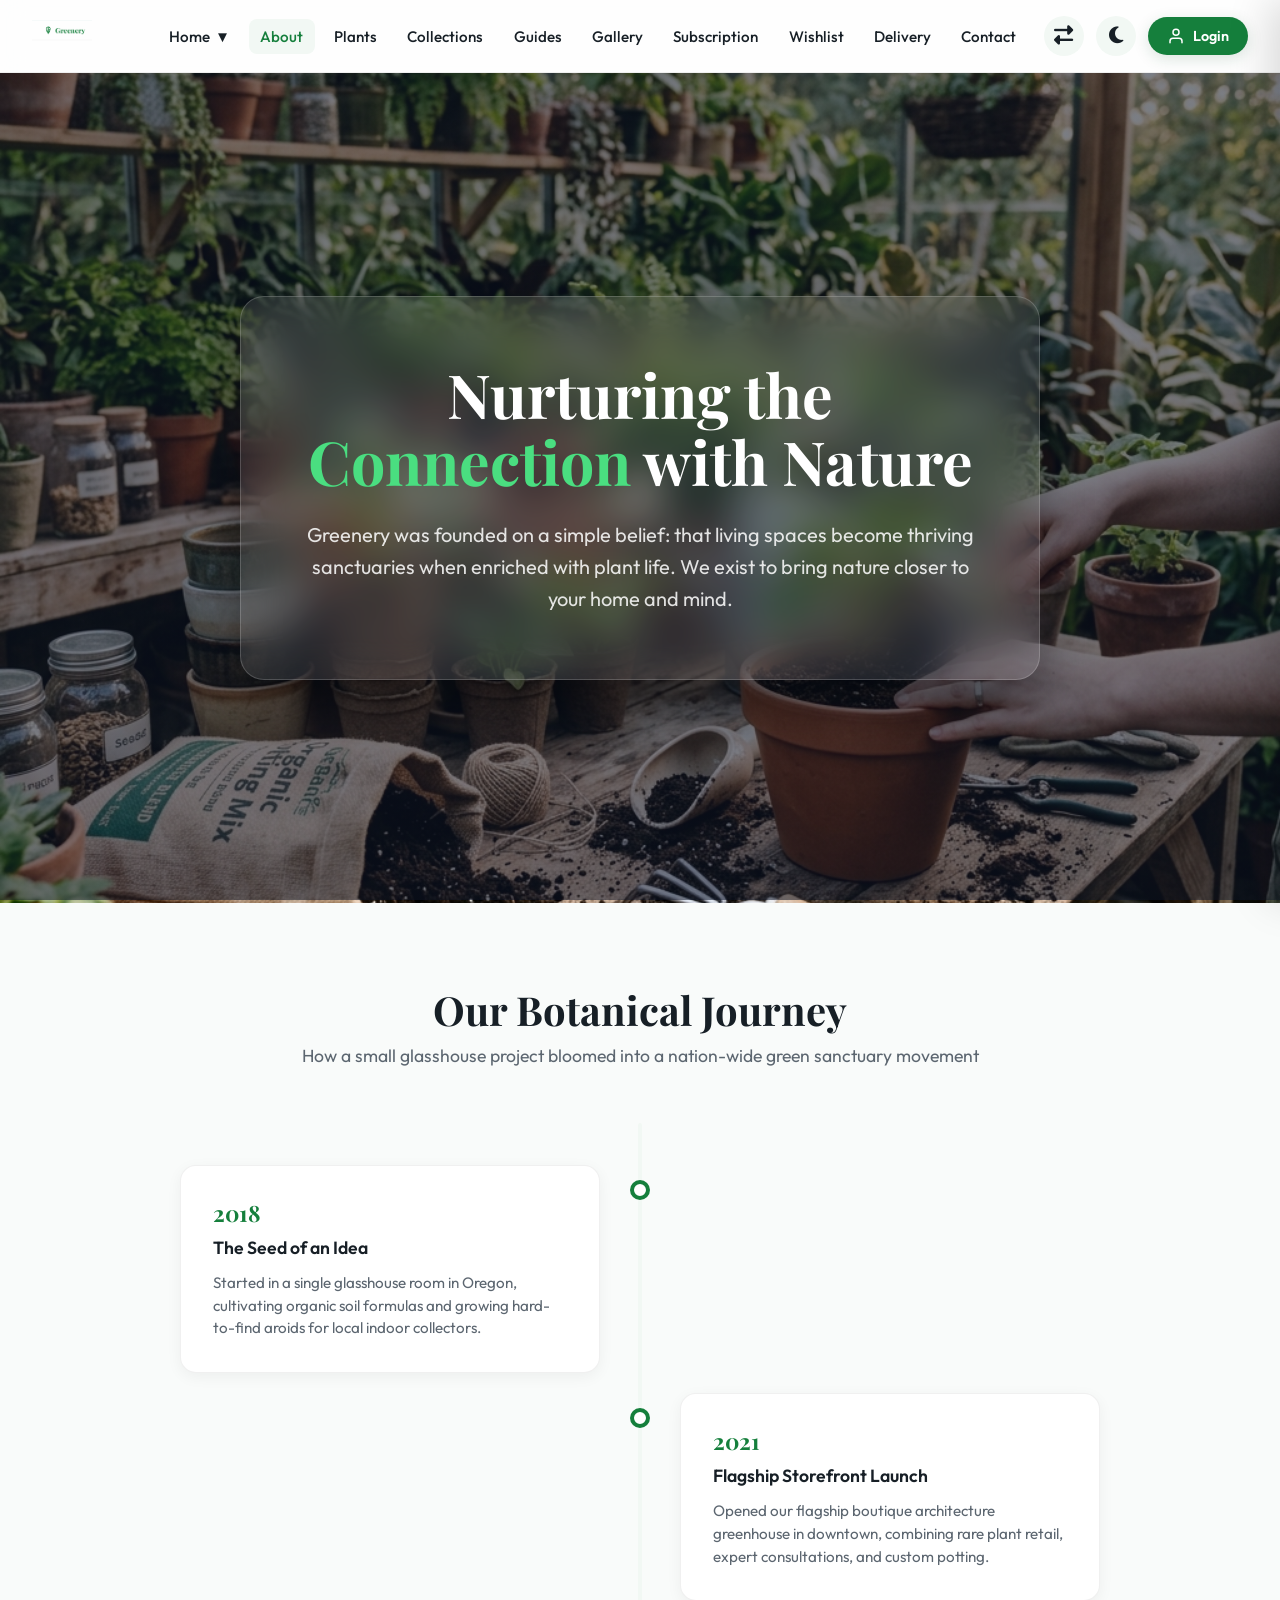
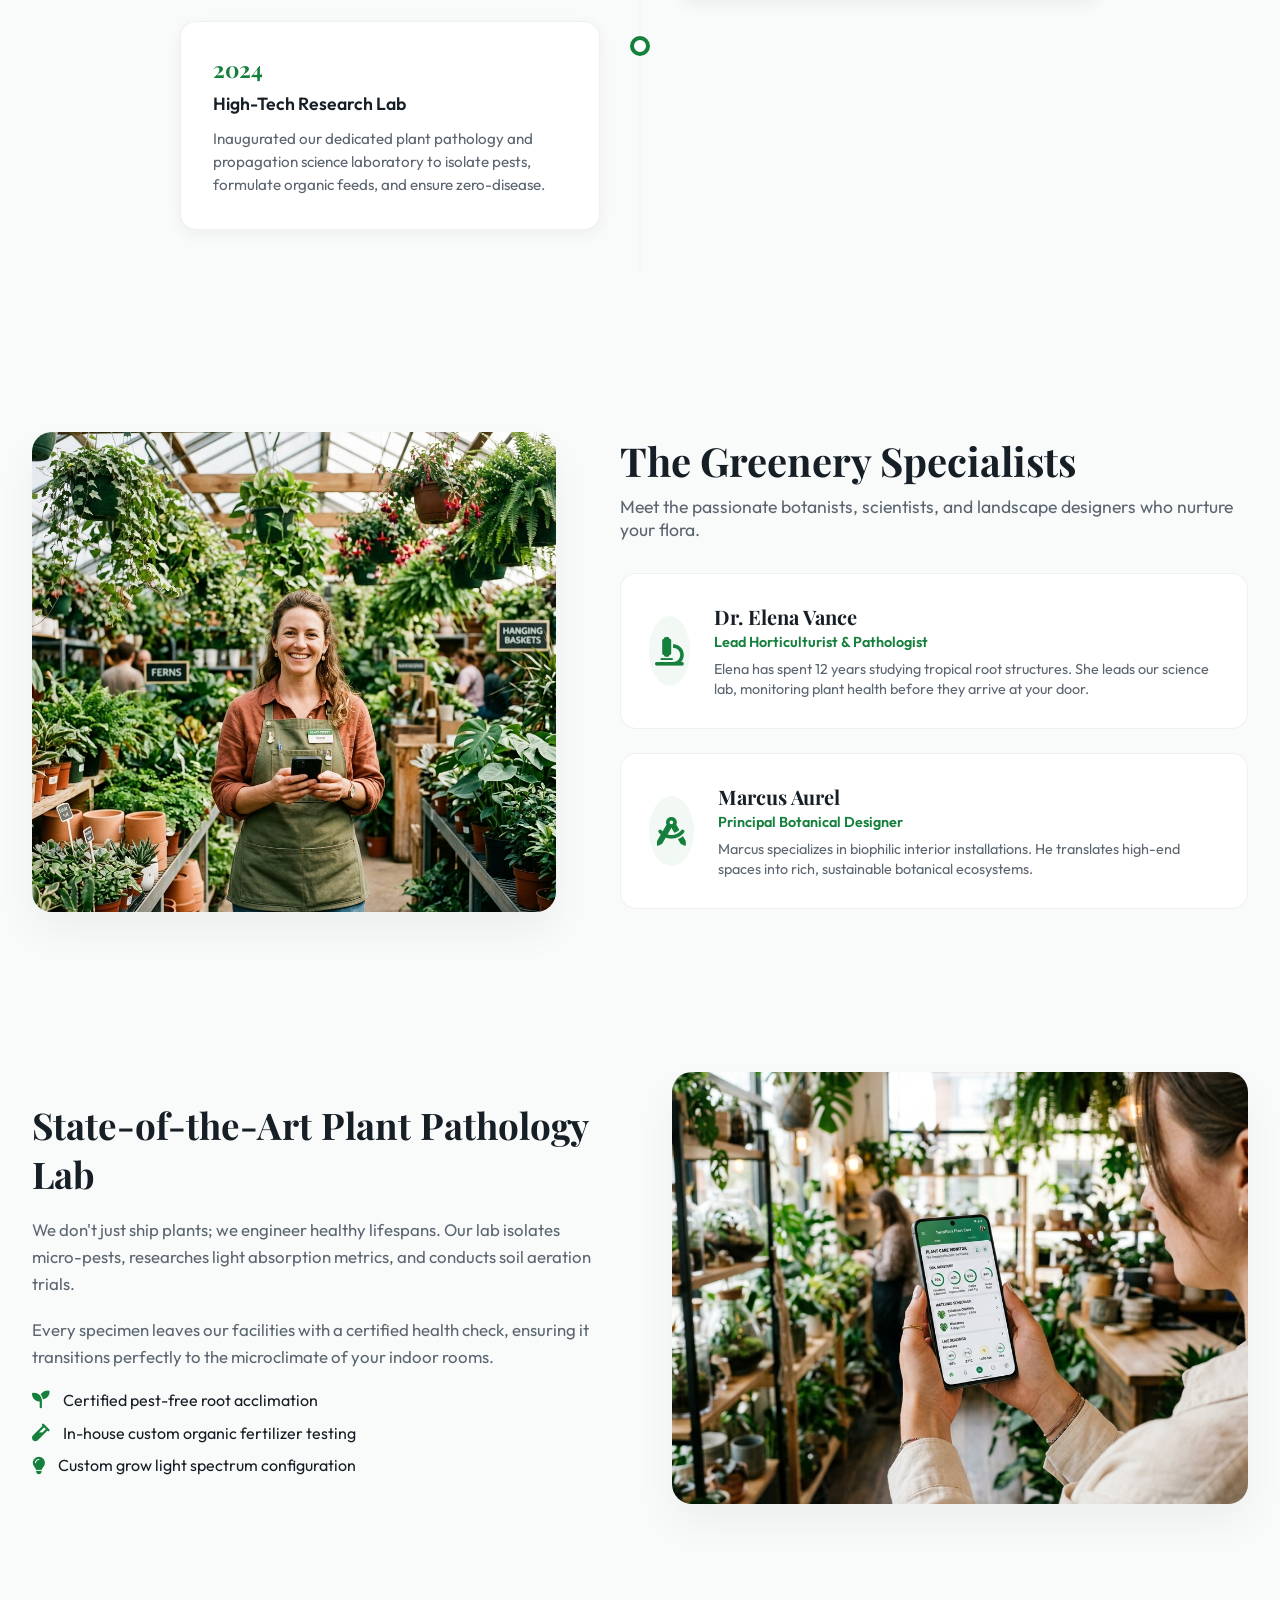
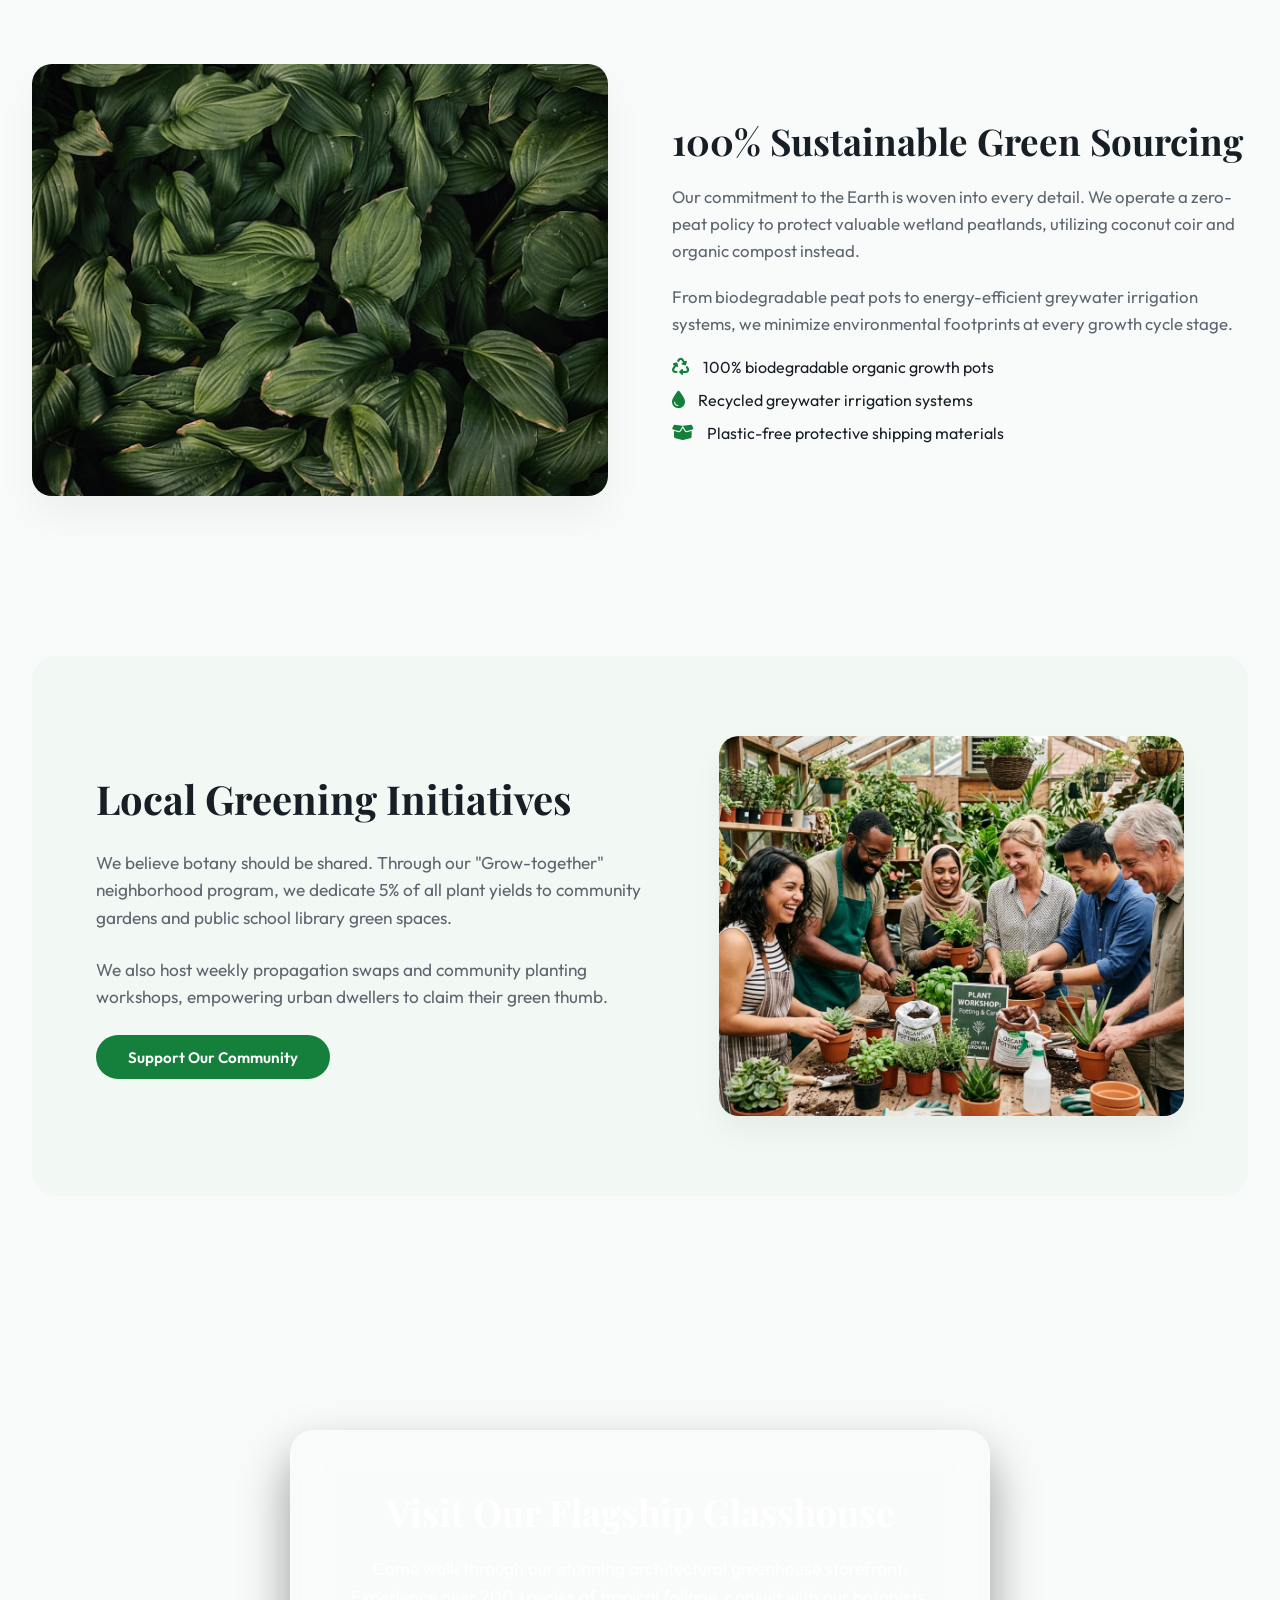
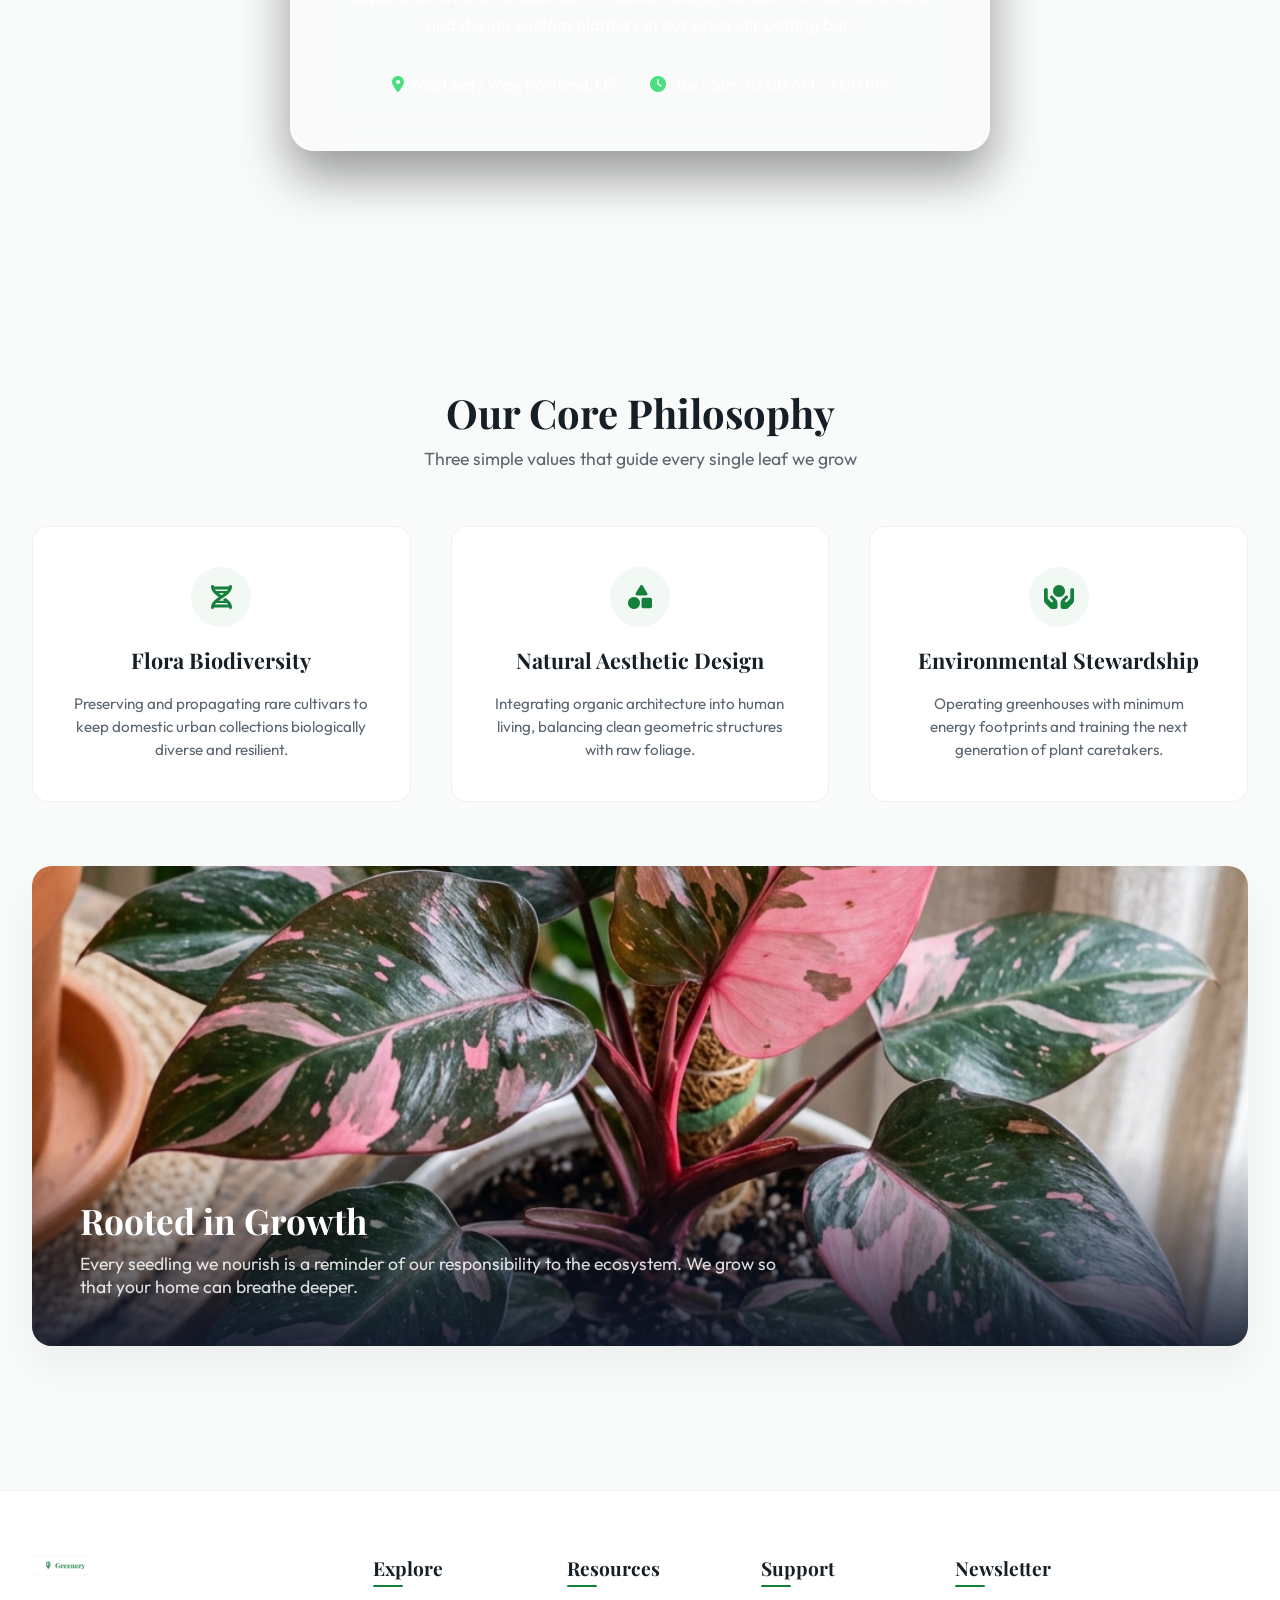
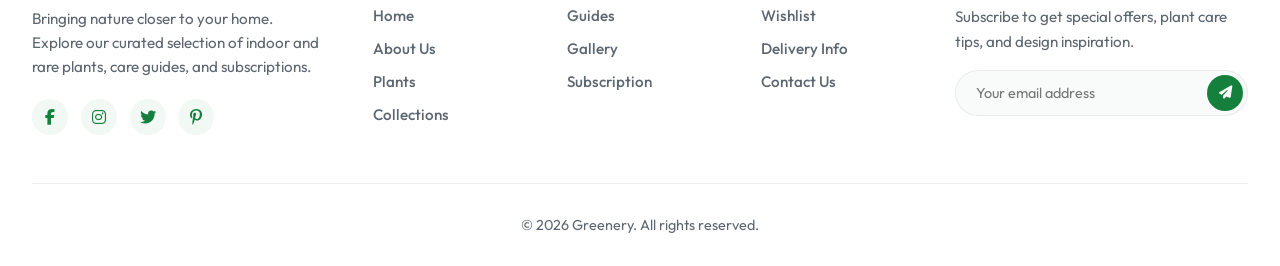
==== commit 354a0a93: "first commit" ====
--- a/about.html
+++ b/about.html
@@ -1,4 +1,4 @@
-﻿<!DOCTYPE html>
+<!DOCTYPE html>
 <html lang="en" data-theme="light" dir="ltr">
 <head>
   <link rel="icon" type="image/svg+xml" href="favicon.svg">
@@ -131,15 +131,17 @@
       justify-self: start;
     }
 
-    .logo svg {
-      width: 32px;
+    .logo svg, .logo-img {
       height: 32px;
-      fill: currentColor;
+      width: auto;
       transition: transform var(--transition-speed) ease;
     }
 
-    .logo:hover svg {
+    .logo:hover svg, .logo:hover .logo-img {
       transform: rotate(-10deg) scale(1.1);
+    }
+    html[data-theme="dark"] .logo-img {
+      filter: brightness(1.8) saturate(1.2);
     }
 
     /* Nav Menu Desktop - Centered Column */
@@ -417,35 +419,9 @@
       color: var(--primary);
     }
 
-    .mobile-dropdown-btn {
-      font-size: 0.75rem;
-      transition: transform var(--transition-speed) ease;
-    }
-
-    .mobile-nav-link.active .mobile-dropdown-btn {
-      transform: rotate(180deg);
-    }
-
-    .mobile-dropdown-menu {
-      display: none;
-      flex-direction: column;
-      gap: 0.25rem;
-      padding-inline-start: 1.5rem;
-      padding-block: 0.5rem;
-      border-left: 2px solid var(--primary-light);
-      margin-left: 1.2rem;
-    }
-
-    html[dir="rtl"] .mobile-dropdown-menu {
-      border-left: none;
-      border-right: 2px solid var(--primary-light);
-      margin-left: 0;
-      margin-right: 1.2rem;
-    }
-
-    .mobile-dropdown-menu.open {
-      display: flex;
-    }
+    .mobile-nav-link.active
+
+    html[dir="rtl"]
 
     .drawer-utilities {
       border-top: 1px solid var(--navbar-border);
@@ -794,7 +770,7 @@
       border-radius: 20px;
       overflow: hidden;
       box-shadow: 0 20px 40px var(--shadow-color);
-      height: 420px;
+      aspect-ratio: 4 / 3;
     }
 
     .split-image-wrapper img {
@@ -1053,10 +1029,12 @@
         gap: 2rem;
       }
       .team-image-wrapper,
-      .split-image-wrapper,
       .community-image-wrapper,
       .philosophy-featured-wrapper {
         height: 340px;
+      }
+      .split-image-wrapper {
+        height: auto;
       }
       .about-hero-card h1 {
         font-size: 2.8rem;
@@ -1347,15 +1325,7 @@
   <header id="appHeader" class="app-header">
     <div class="navbar">
       <!-- Logo (Column 1 - Left) -->
-      <a href="index.html" class="logo">
-        <svg viewBox="0 0 24 24" xmlns="http://www.w3.org/2000/svg">
-          <path d="M17 8C17 12 13 21 12 21C11 21 7 12 7 8C7 5.23858 9.23858 3 12 3C14.7614 3 17 5.23858 17 8Z" stroke-width="2" stroke="currentColor" fill="none" stroke-linecap="round" stroke-linejoin="round"/>
-          <path d="M12 3V21" stroke-width="2" stroke="currentColor" fill="none" stroke-linecap="round" stroke-linejoin="round"/>
-          <path d="M12 11C13.5 10 15 10.5 16.5 10" stroke-width="2" stroke="currentColor" fill="none" stroke-linecap="round" stroke-linejoin="round"/>
-          <path d="M12 15C10.5 14 9 14.5 7.5 14" stroke-width="2" stroke="currentColor" fill="none" stroke-linecap="round" stroke-linejoin="round"/>
-        </svg>
-        Greenery
-      </a>
+      <a href="index.html" class="logo"><img src="images/logo.png" alt="Greenery" class="logo-img"></a>
 
       <!-- Desktop Navigation Menu (Column 2 - Exactly Centered) -->
       <nav class="nav-menu" aria-label="Main Navigation">
@@ -1372,11 +1342,11 @@
           </li>
           <li class="nav-item"><a href="about.html" class="nav-link">About</a></li>
           <li class="nav-item"><a href="plants.html" class="nav-link">Plants</a></li>
-          <li class="nav-item"><a href="collections.html" class="nav-link"> Collections</a></li>
-          <li class="nav-item"><a href="guides.html" class="nav-link"> Guides</a></li>
+          <li class="nav-item"><a href="collections.html" class="nav-link">Collections</a></li>
+          <li class="nav-item"><a href="guides.html" class="nav-link">Guides</a></li>
           <li class="nav-item"><a href="gallery.html" class="nav-link">Gallery</a></li>
-          <li class="nav-item"><a href="subscription.html" class="nav-link"> Subscription</a></li>
-          <li class="nav-item"><a href="wishlist.html" class="nav-link"> Wishlist </a></li>
+          <li class="nav-item"><a href="subscription.html" class="nav-link">Subscription</a></li>
+          <li class="nav-item"><a href="wishlist.html" class="nav-link">Wishlist</a></li>
           <li class="nav-item"><a href="delivery.html" class="nav-link">Delivery</a></li>
           <li class="nav-item"><a href="contact.html" class="nav-link">Contact</a></li>
         </ul>
@@ -1415,13 +1385,7 @@
   <!-- Mobile Slide-out Drawer -->
   <div id="mobileDrawer" class="mobile-drawer" aria-modal="true" role="dialog">
     <div class="drawer-header">
-      <a href="index.html" class="logo">
-        <svg viewBox="0 0 24 24" xmlns="http://www.w3.org/2000/svg" style="width: 28px; height: 28px; fill: currentColor;">
-          <path d="M17 8C17 12 13 21 12 21C11 21 7 12 7 8C7 5.23858 9.23858 3 12 3C14.7614 3 17 5.23858 17 8Z" stroke-width="2" stroke="currentColor" fill="none"/>
-          <path d="M12 3V21" stroke-width="2" stroke="currentColor"/>
-        </svg>
-        Greenery
-      </a>
+      <a href="index.html" class="logo"><img src="images/logo.png" alt="Greenery" class="logo-img" style="height: 28px;"></a>
       <button id="drawerClose" class="drawer-close" aria-label="Close Navigation Drawer">
         &times;
       </button>
@@ -1440,11 +1404,11 @@
       </div>
       <div class="mobile-nav-item"><a href="about.html" class="mobile-nav-link">About Us</a></div>
       <div class="mobile-nav-item"><a href="plants.html" class="mobile-nav-link">Plants</a></div>
-      <div class="mobile-nav-item"><a href="collections.html" class="mobile-nav-link"> Collections</a></div>
-      <div class="mobile-nav-item"><a href="guides.html" class="mobile-nav-link"> Guides</a></div>
+      <div class="mobile-nav-item"><a href="collections.html" class="mobile-nav-link">Collections</a></div>
+      <div class="mobile-nav-item"><a href="guides.html" class="mobile-nav-link">Guides</a></div>
       <div class="mobile-nav-item"><a href="gallery.html" class="mobile-nav-link">Gallery</a></div>
-      <div class="mobile-nav-item"><a href="subscription.html" class="mobile-nav-link">Subscription </a></div>
-      <div class="mobile-nav-item"><a href="wishlist.html" class="mobile-nav-link"> Wishlist </a></div>
+      <div class="mobile-nav-item"><a href="subscription.html" class="mobile-nav-link">Subscription</a></div>
+      <div class="mobile-nav-item"><a href="wishlist.html" class="mobile-nav-link">Wishlist</a></div>
       <div class="mobile-nav-item"><a href="delivery.html" class="mobile-nav-link">Delivery</a></div>
       <div class="mobile-nav-item"><a href="contact.html" class="mobile-nav-link">Contact</a></div>
     </nav>
@@ -1516,7 +1480,7 @@
     <section id="about-team" class="team-section">
       <div class="team-showcase">
         <div class="team-image-wrapper">
-          <img src="./images/plant_workshop.png" alt="Horticultural team working together in the greenhouse">
+          <img src="./images/sub_expert.png" alt="Horticultural team working together in the greenhouse">
         </div>
         <div class="team-content">
           <div class="section-header" style="text-align: start; margin-bottom: 2rem;">
@@ -1561,7 +1525,7 @@
           </ul>
         </div>
         <div class="split-image-wrapper">
-          <img src="./images/smart_plant_sensor.png" alt="Smart plant moisture sensor and pathology testing">
+          <img src="./images/plant_care_app.png" alt="Smart plant moisture sensor and pathology testing">
         </div>
       </div>
     </section>
@@ -1570,7 +1534,7 @@
     <section id="about-sustainability" class="sustainability-section">
       <div class="split-section" style="direction: ltr;">
         <div class="split-image-wrapper">
-          <img src="./images/self_watering_pot.png" alt="Peat-free potting soil and biodegradable planters">
+          <img src="./images/gallery_terrarium.png" alt="Peat-free potting soil and biodegradable planters">
         </div>
         <div class="split-content">
           <h2>100% Sustainable Green Sourcing</h2>
@@ -1595,7 +1559,7 @@
           <a href="subscription.html" class="btn btn-primary" style="align-self: flex-start;">Support Our Community</a>
         </div>
         <div class="community-image-wrapper">
-          <img src="./images/plant_care_guide.png" alt="Propagation tools and community planting workshop flatlay">
+          <img src="./images/contact_workshop_community.png" alt="Propagation tools and community planting workshop flatlay">
         </div>
       </div>
     </section>
@@ -1645,7 +1609,7 @@
         </div>
       </div>
       <div class="philosophy-featured-wrapper">
-        <img src="./images/rare_albo_plant.png" alt="Variegated plant leaf detail">
+        <img src="./images/wish_pink_princess.png" alt="Variegated plant leaf detail">
         <div class="philosophy-featured-overlay">
           <h2>Rooted in Growth</h2>
           <p>Every seedling we nourish is a reminder of our responsibility to the ecosystem. We grow so that your home can breathe deeper.</p>
@@ -1659,15 +1623,7 @@
     <div class="footer-container">
       <!-- Footer Info Column -->
       <div class="footer-info">
-        <a href="index.html" class="logo">
-          <svg viewBox="0 0 24 24" xmlns="http://www.w3.org/2000/svg">
-            <path d="M17 8C17 12 13 21 12 21C11 21 7 12 7 8C7 5.23858 9.23858 3 12 3C14.7614 3 17 5.23858 17 8Z" stroke-width="2" stroke="currentColor" fill="none" stroke-linecap="round" stroke-linejoin="round"/>
-            <path d="M12 3V21" stroke-width="2" stroke="currentColor" fill="none" stroke-linecap="round" stroke-linejoin="round"/>
-            <path d="M12 11C13.5 10 15 10.5 16.5 10" stroke-width="2" stroke="currentColor" fill="none" stroke-linecap="round" stroke-linejoin="round"/>
-            <path d="M12 15C10.5 14 9 14.5 7.5 14" stroke-width="2" stroke="currentColor" fill="none" stroke-linecap="round" stroke-linejoin="round"/>
-          </svg>
-          Greenery
-        </a>
+        <a href="index.html" class="logo"><img src="images/logo.png" alt="Greenery" class="logo-img"></a>
         <p class="footer-description">Bringing nature closer to your home. Explore our curated selection of indoor and rare plants, care guides, and subscriptions.</p>
         <div class="social-links">
           <a href="#" class="social-icon" aria-label="Facebook"><i class="fa-brands fa-facebook-f"></i></a>
--- a/responsive.css
+++ b/responsive.css
@@ -601,5 +601,48 @@
   text-align: right !important;
 }
 
-
-
+/* ==========================================================================
+   Mobile Dropdown Menu Navigation (Shared/Centralized Styles)
+   ========================================================================== */
+.mobile-dropdown-btn {
+  background: none;
+  border: none;
+  font-size: 0.75rem;
+  transition: transform var(--transition-speed, 0.3s) ease;
+  cursor: pointer;
+}
+
+.mobile-dropdown-btn.active,
+.mobile-nav-link.active .mobile-dropdown-btn {
+  transform: rotate(180deg);
+}
+
+.mobile-dropdown-menu {
+  max-height: 0;
+  overflow: hidden;
+  display: flex;
+  flex-direction: column;
+  gap: 0.25rem;
+  padding-inline-start: 1.5rem;
+  border-left: 2px solid var(--primary-light);
+  margin-left: 1.2rem;
+  transition: max-height 0.3s ease-out, padding 0.3s ease-out;
+}
+
+html[dir="rtl"] .mobile-dropdown-menu {
+  border-left: none;
+  border-right: 2px solid var(--primary-light);
+  margin-left: 0;
+  margin-right: 1.2rem;
+  padding-inline-start: 0;
+  padding-inline-end: 1.5rem;
+}
+
+.mobile-dropdown-menu.open {
+  max-height: 200px;
+  padding-block: 0.5rem;
+}
+
+
+
+
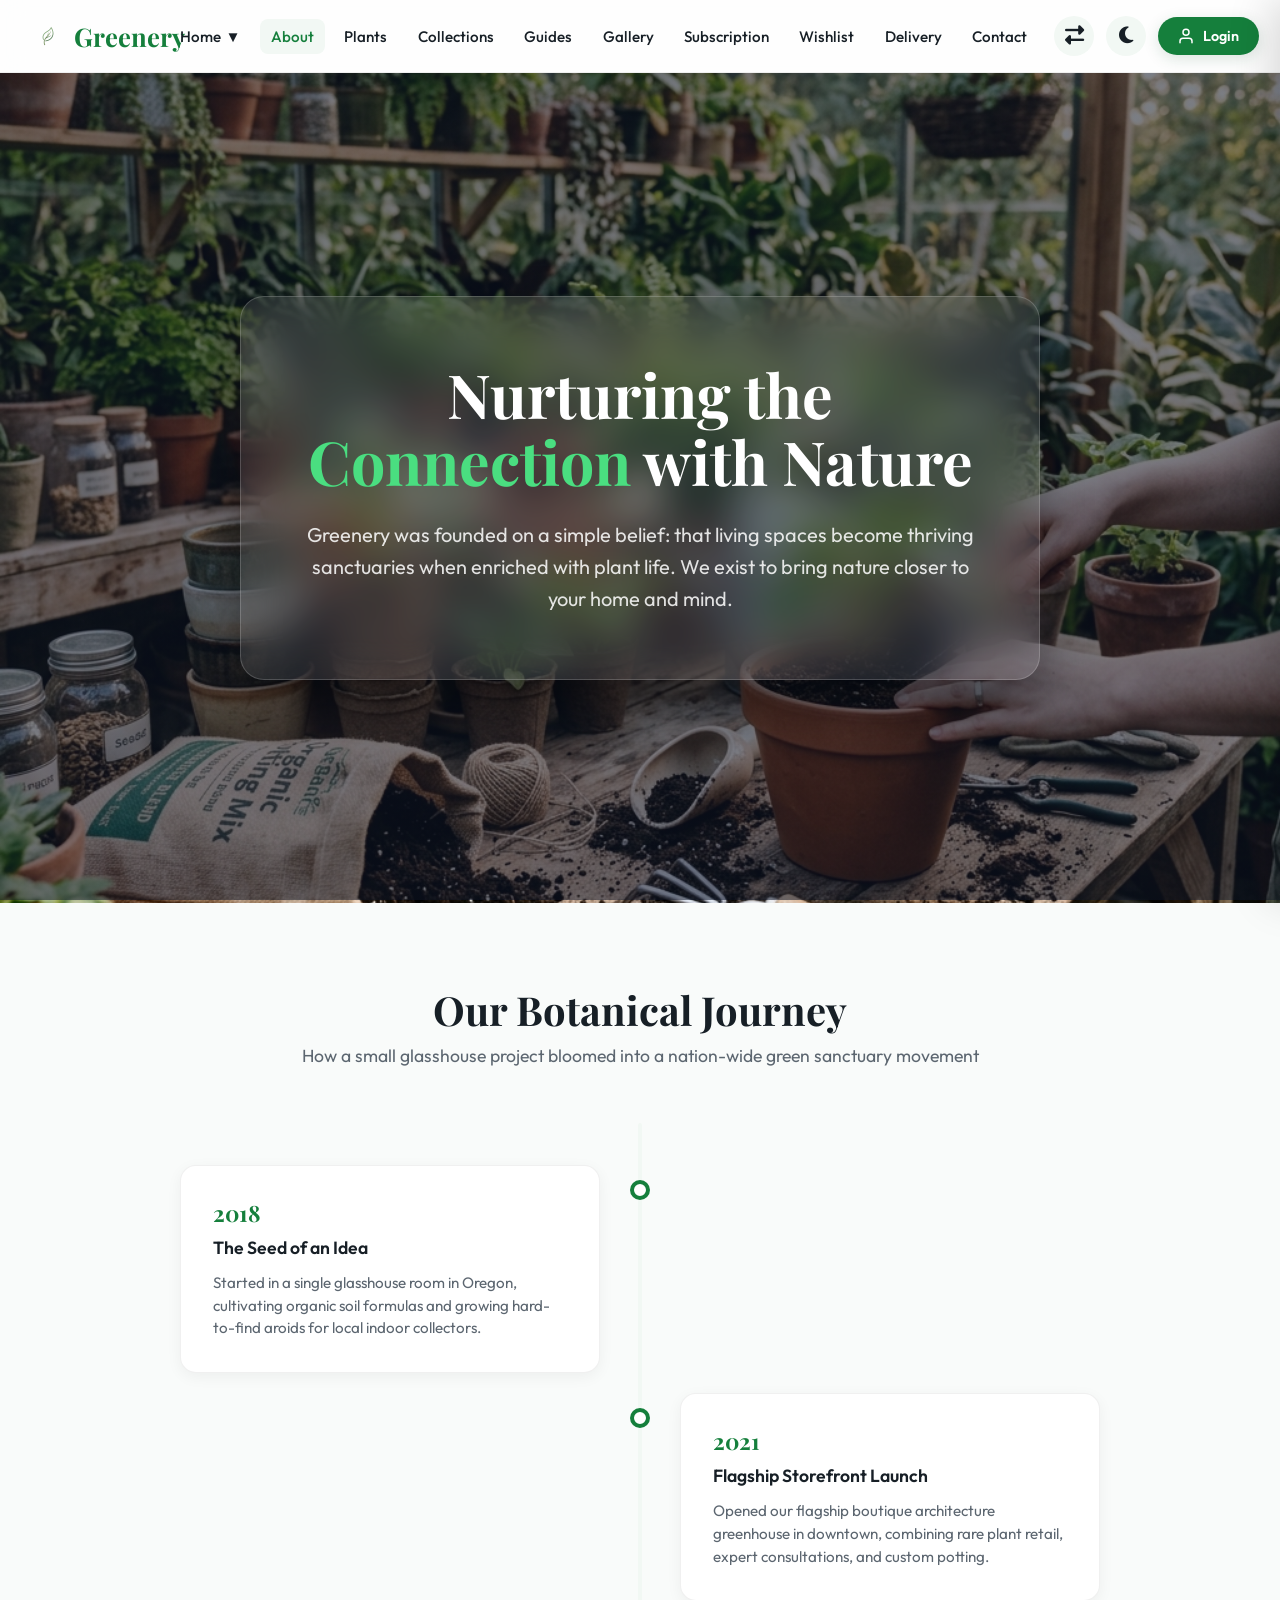
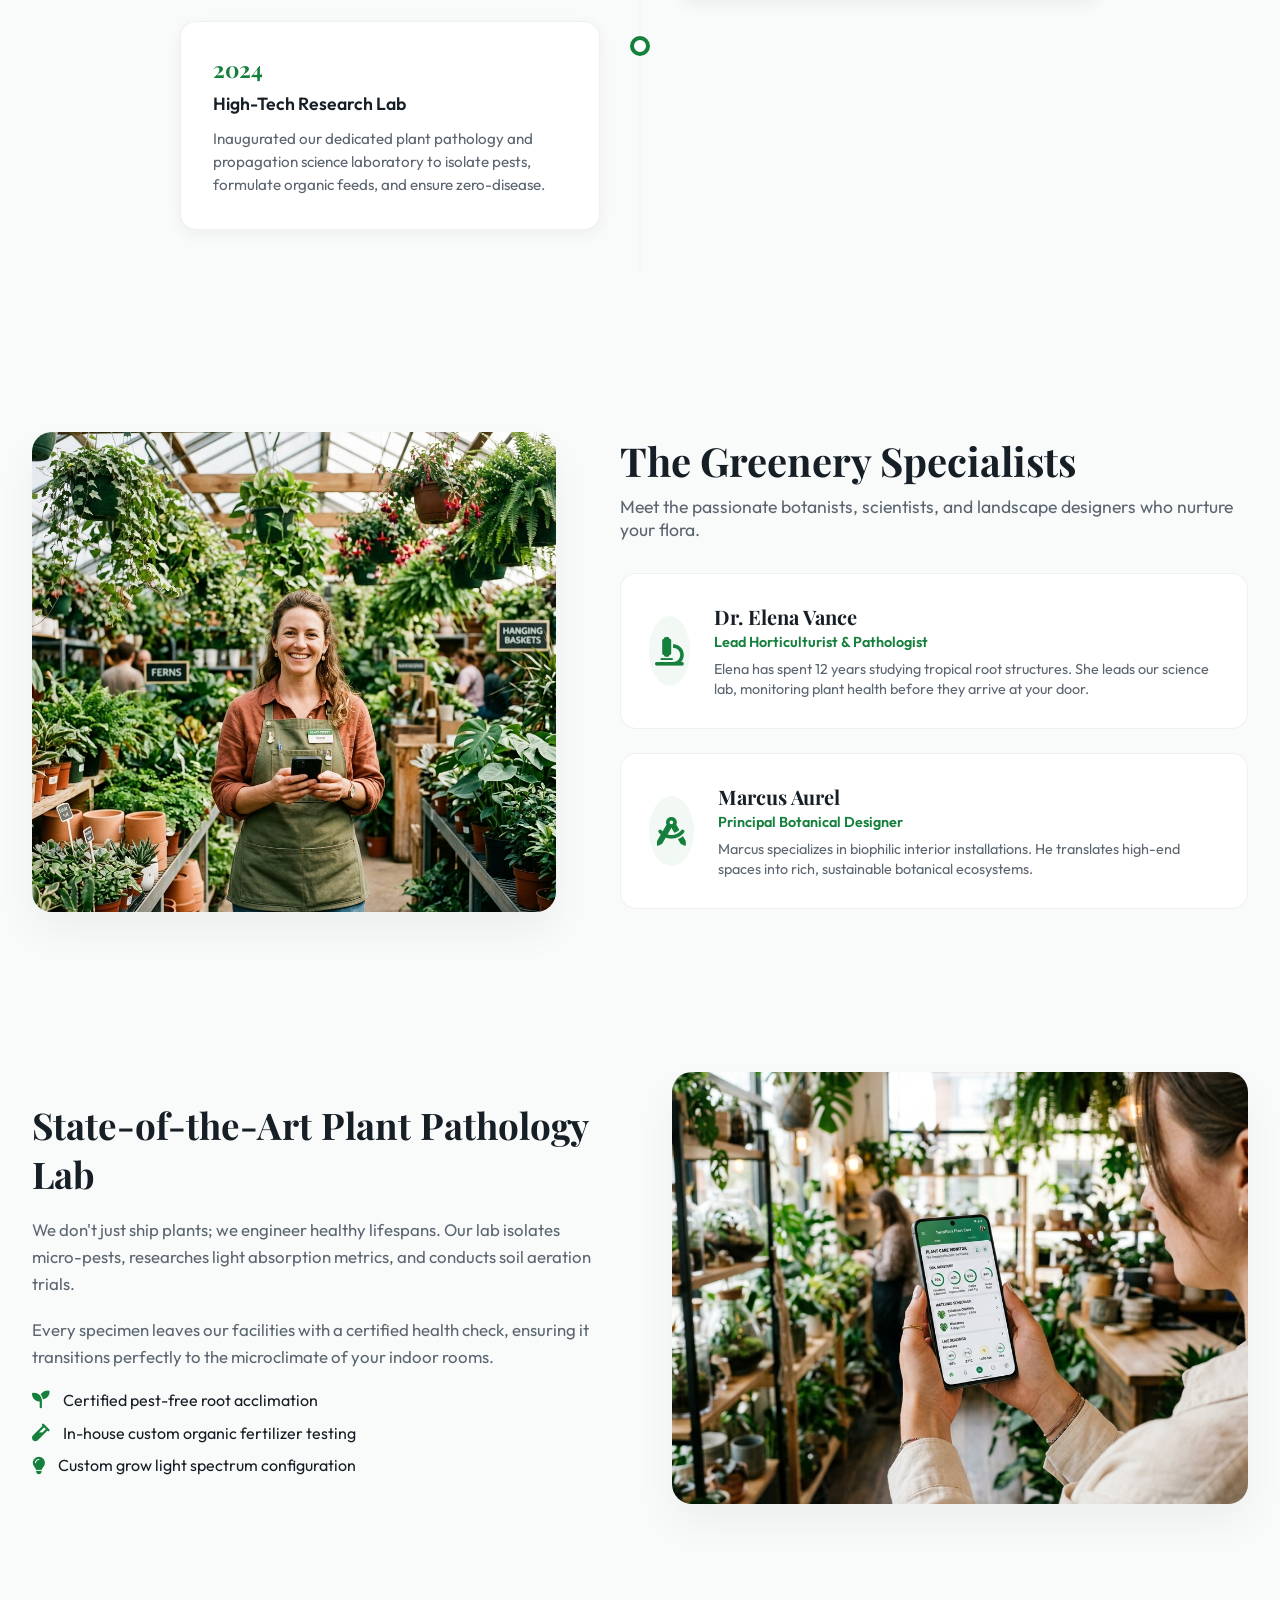
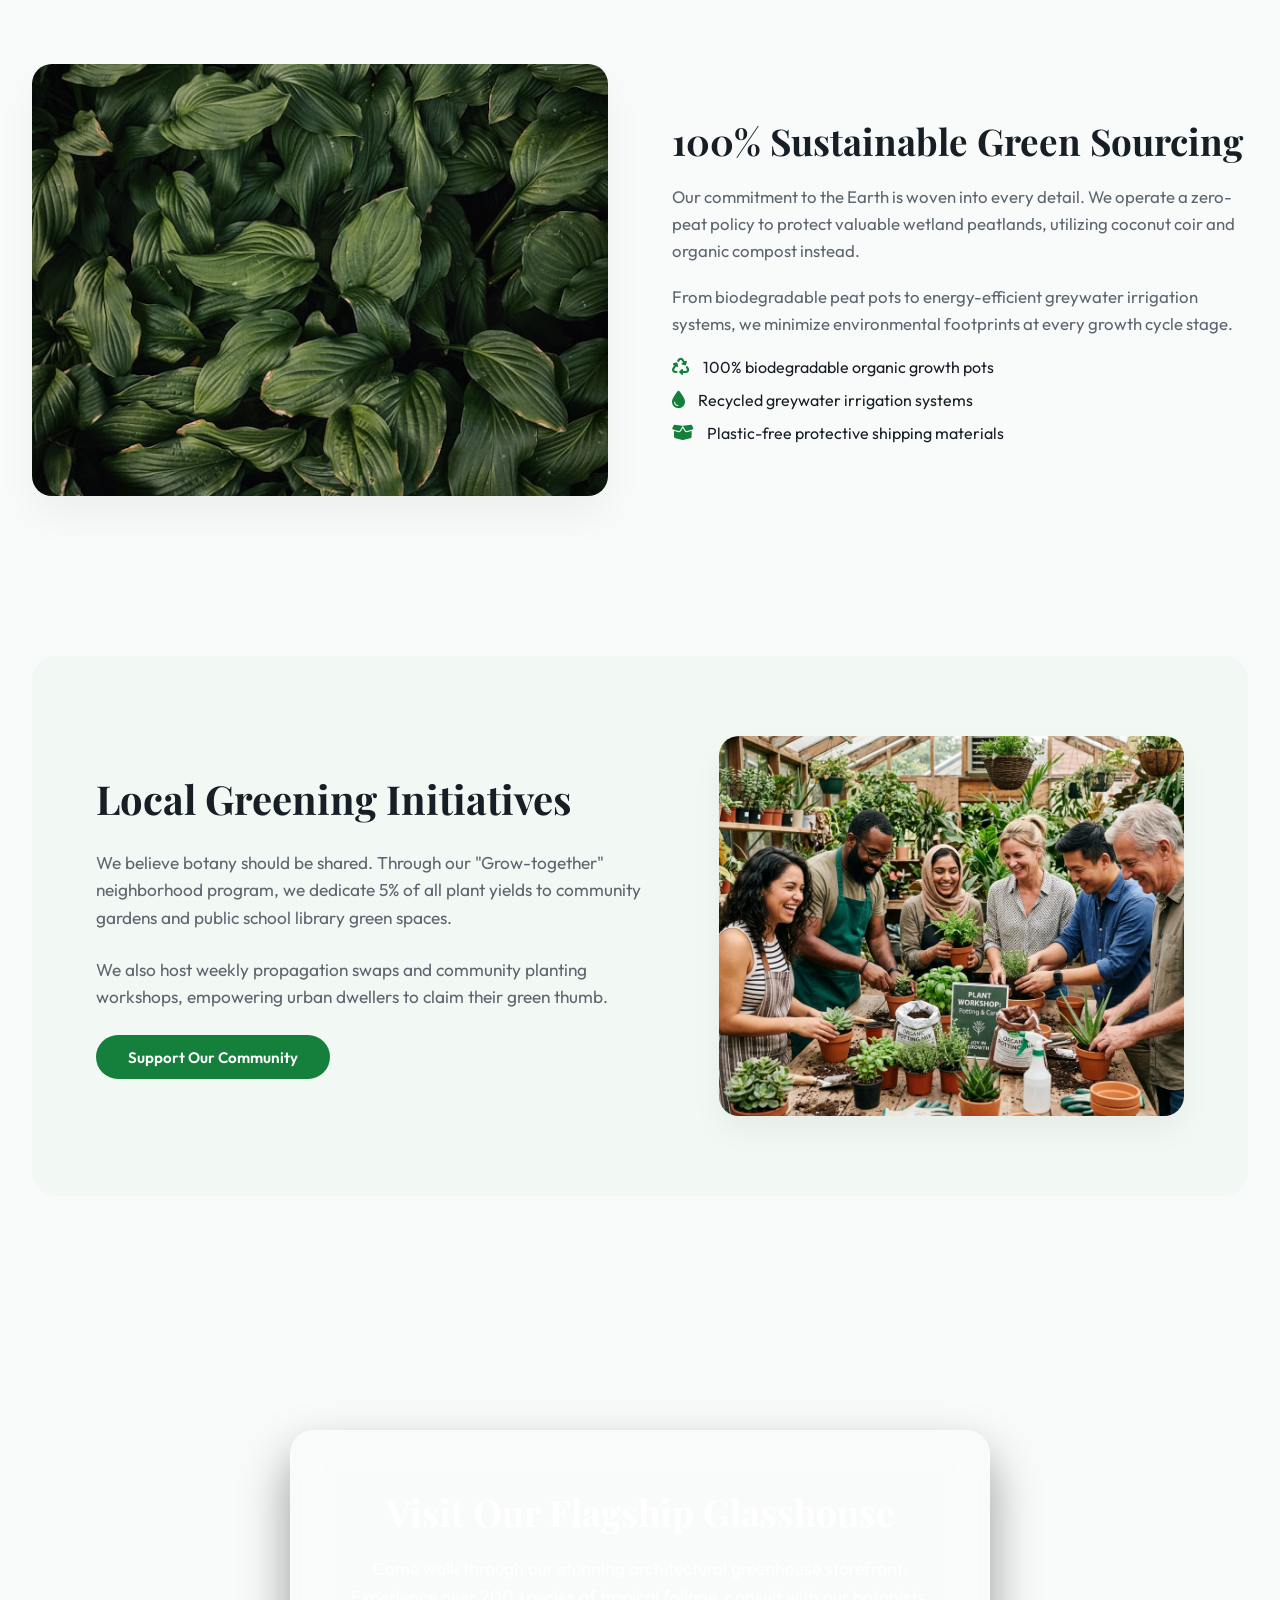
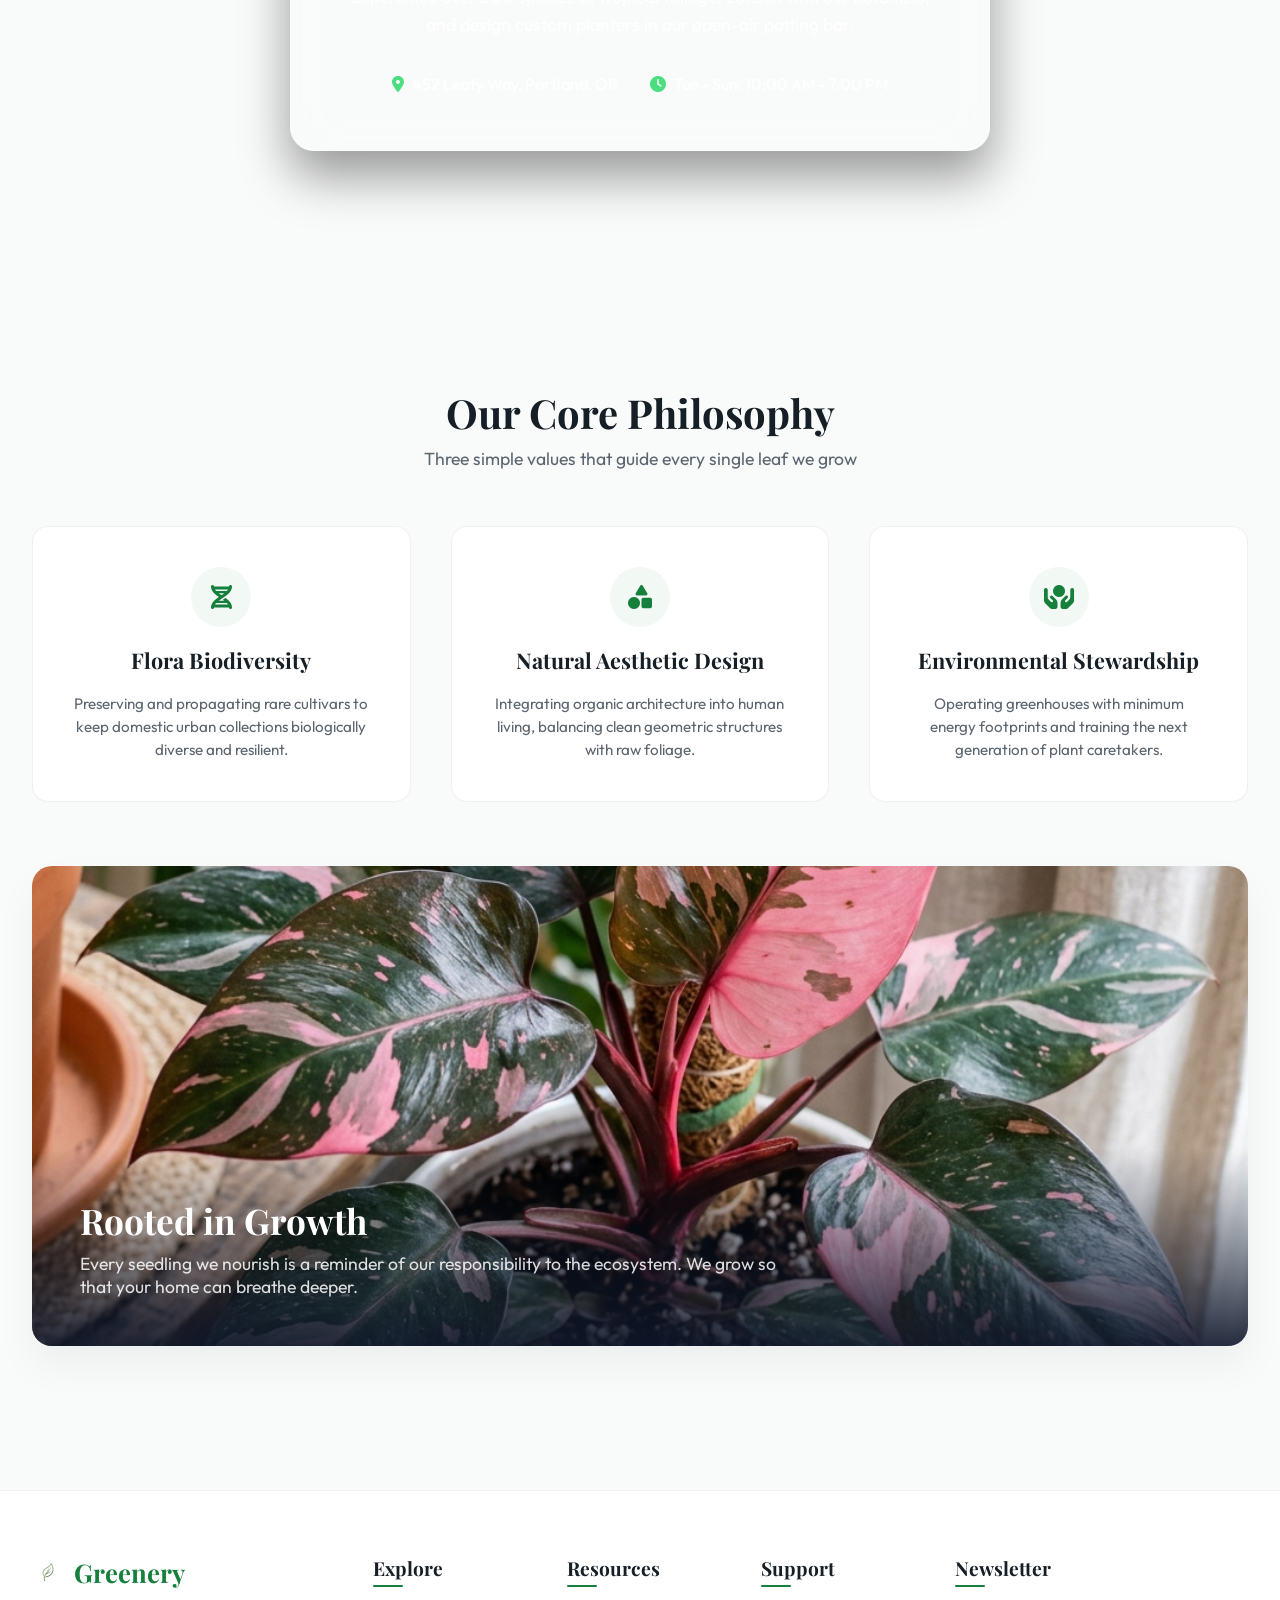
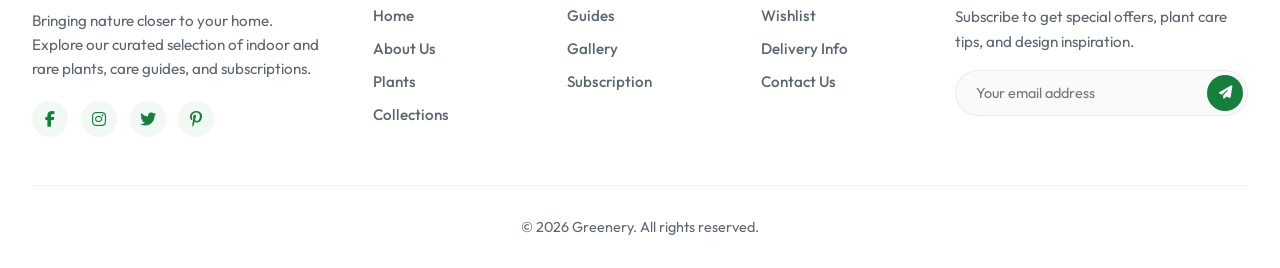
==== commit fd61dadf: "first commit" ====
--- a/about.html
+++ b/about.html
@@ -1325,7 +1325,7 @@
   <header id="appHeader" class="app-header">
     <div class="navbar">
       <!-- Logo (Column 1 - Left) -->
-      <a href="index.html" class="logo"><img src="images/logo.png" alt="Greenery" class="logo-img"></a>
+      <a href="index.html" class="logo"><img src="images/logo.png" alt="Greenery" class="logo-img">Greenery</a>
 
       <!-- Desktop Navigation Menu (Column 2 - Exactly Centered) -->
       <nav class="nav-menu" aria-label="Main Navigation">
@@ -1385,7 +1385,7 @@
   <!-- Mobile Slide-out Drawer -->
   <div id="mobileDrawer" class="mobile-drawer" aria-modal="true" role="dialog">
     <div class="drawer-header">
-      <a href="index.html" class="logo"><img src="images/logo.png" alt="Greenery" class="logo-img" style="height: 28px;"></a>
+      <a href="index.html" class="logo"><img src="images/logo.png" alt="Greenery" class="logo-img" style="height: 28px;">Greenery</a>
       <button id="drawerClose" class="drawer-close" aria-label="Close Navigation Drawer">
         &times;
       </button>
@@ -1623,7 +1623,7 @@
     <div class="footer-container">
       <!-- Footer Info Column -->
       <div class="footer-info">
-        <a href="index.html" class="logo"><img src="images/logo.png" alt="Greenery" class="logo-img"></a>
+        <a href="index.html" class="logo"><img src="images/logo.png" alt="Greenery" class="logo-img">Greenery</a>
         <p class="footer-description">Bringing nature closer to your home. Explore our curated selection of indoor and rare plants, care guides, and subscriptions.</p>
         <div class="social-links">
           <a href="#" class="social-icon" aria-label="Facebook"><i class="fa-brands fa-facebook-f"></i></a>
